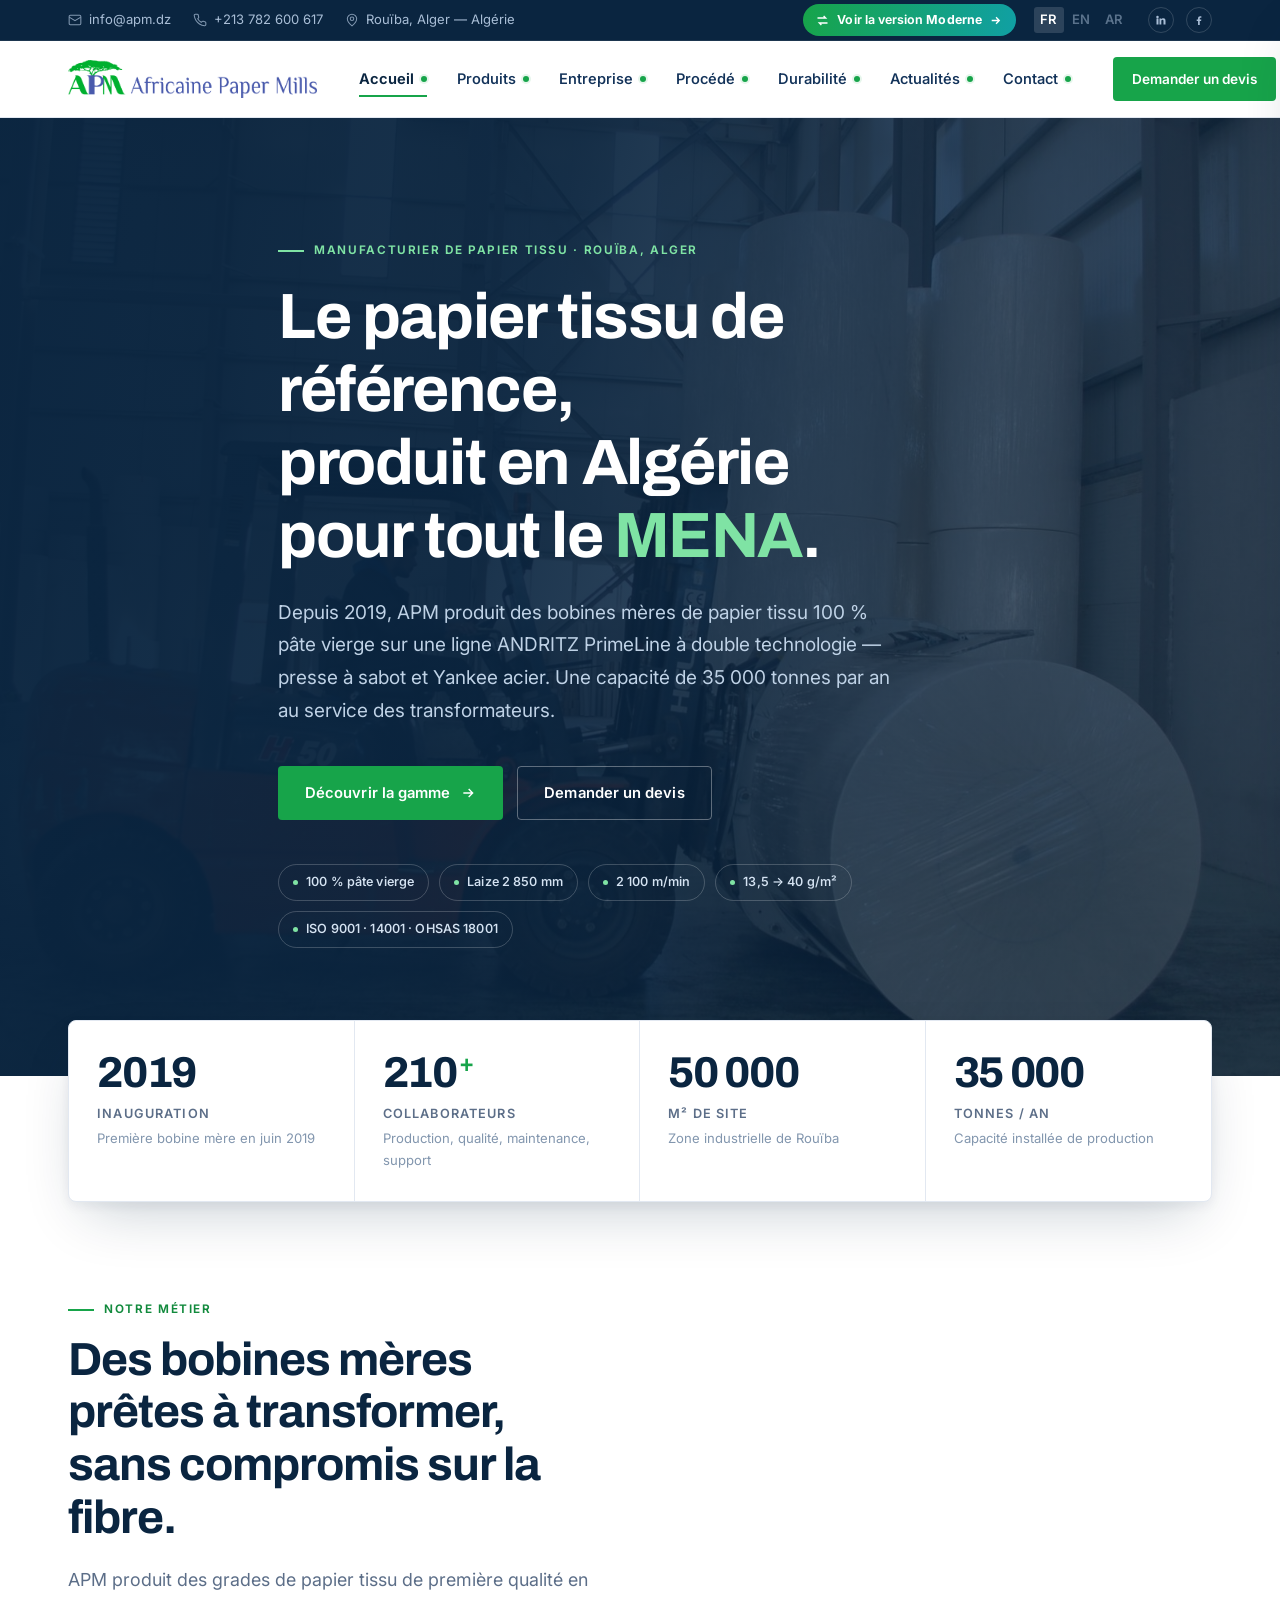
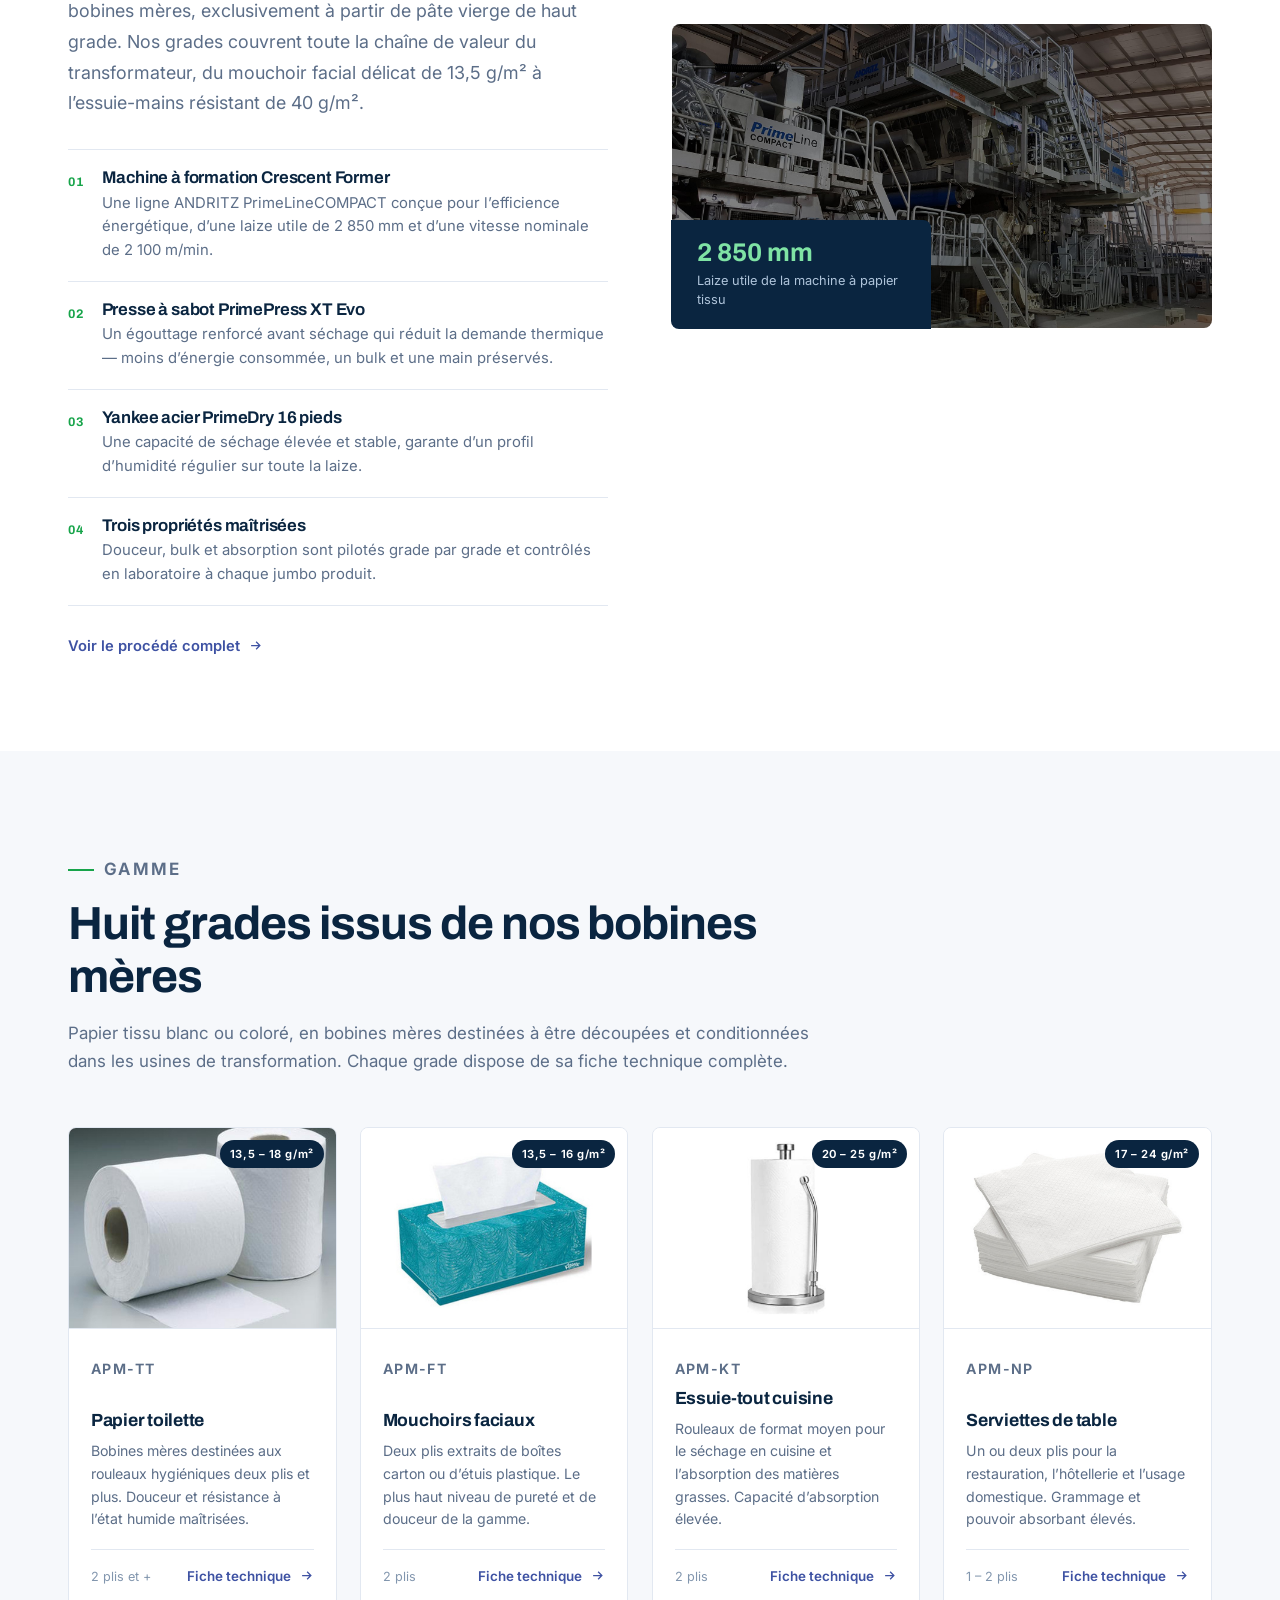
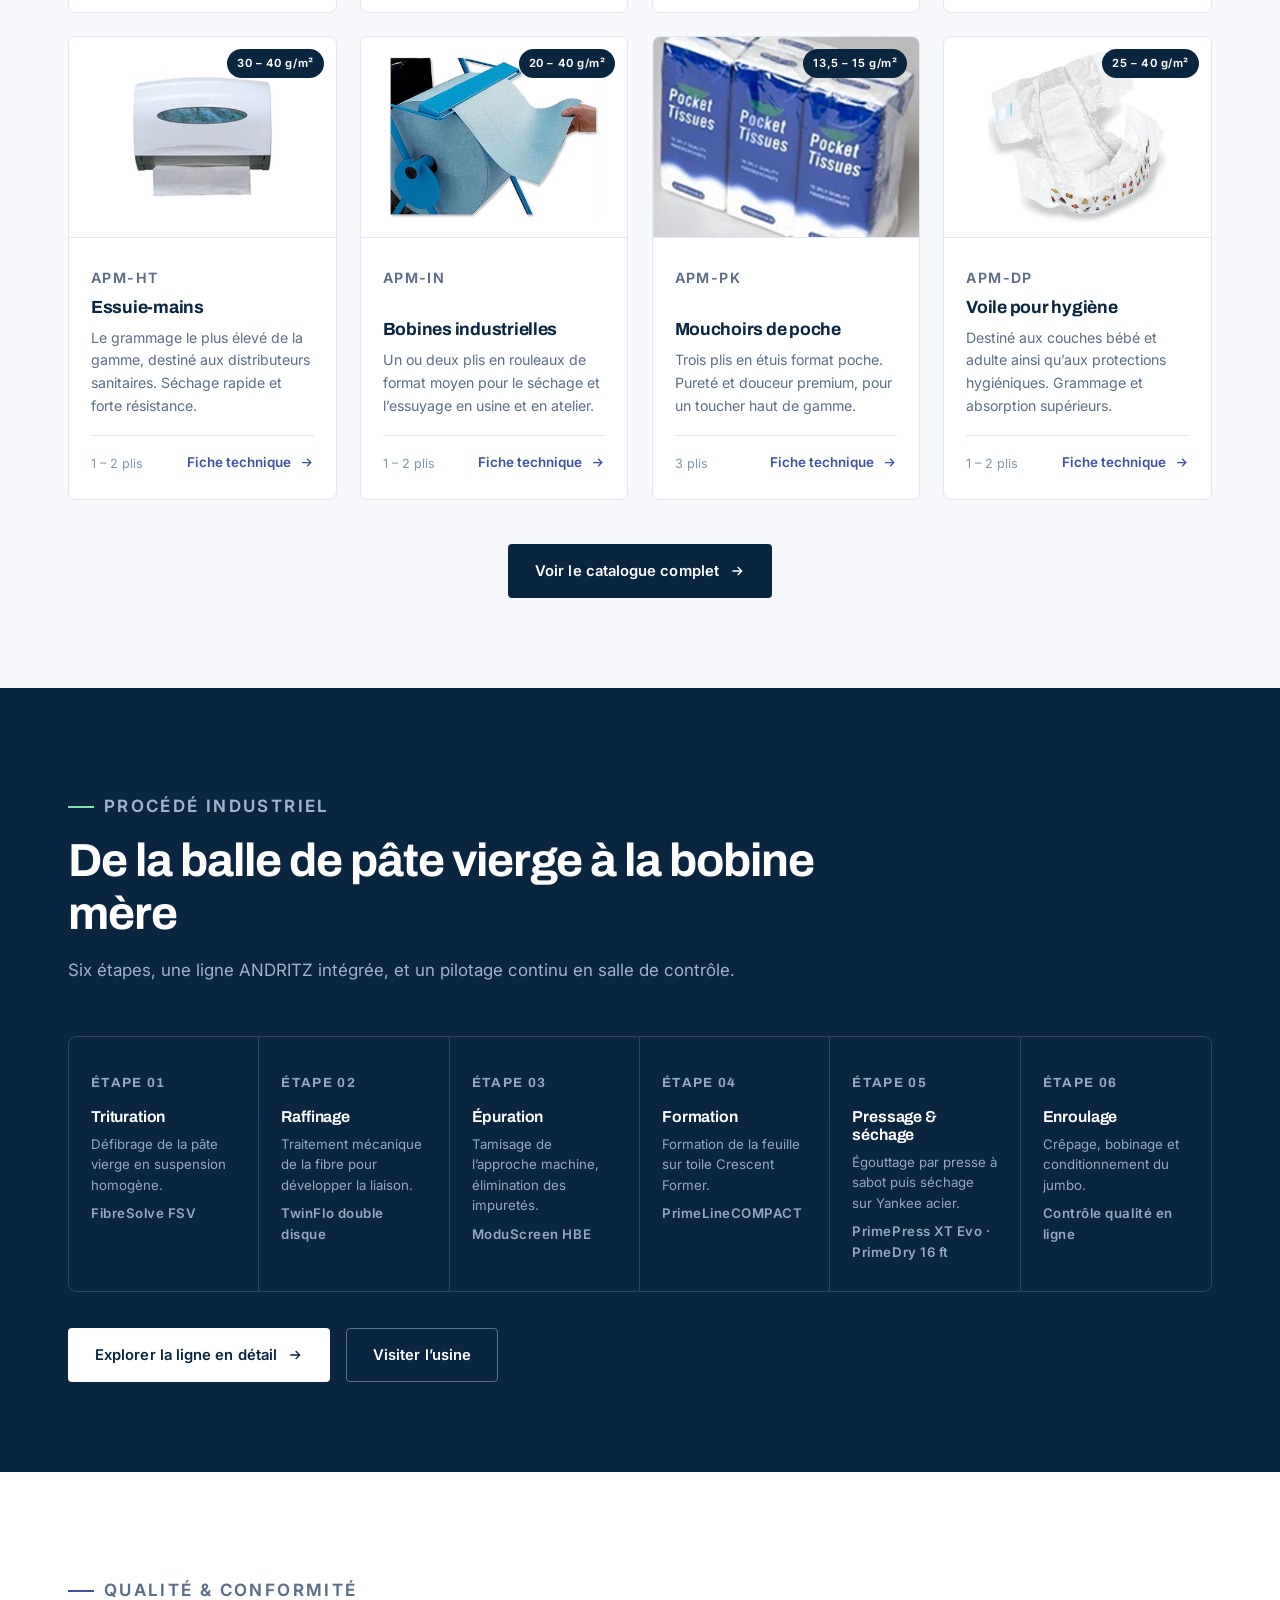
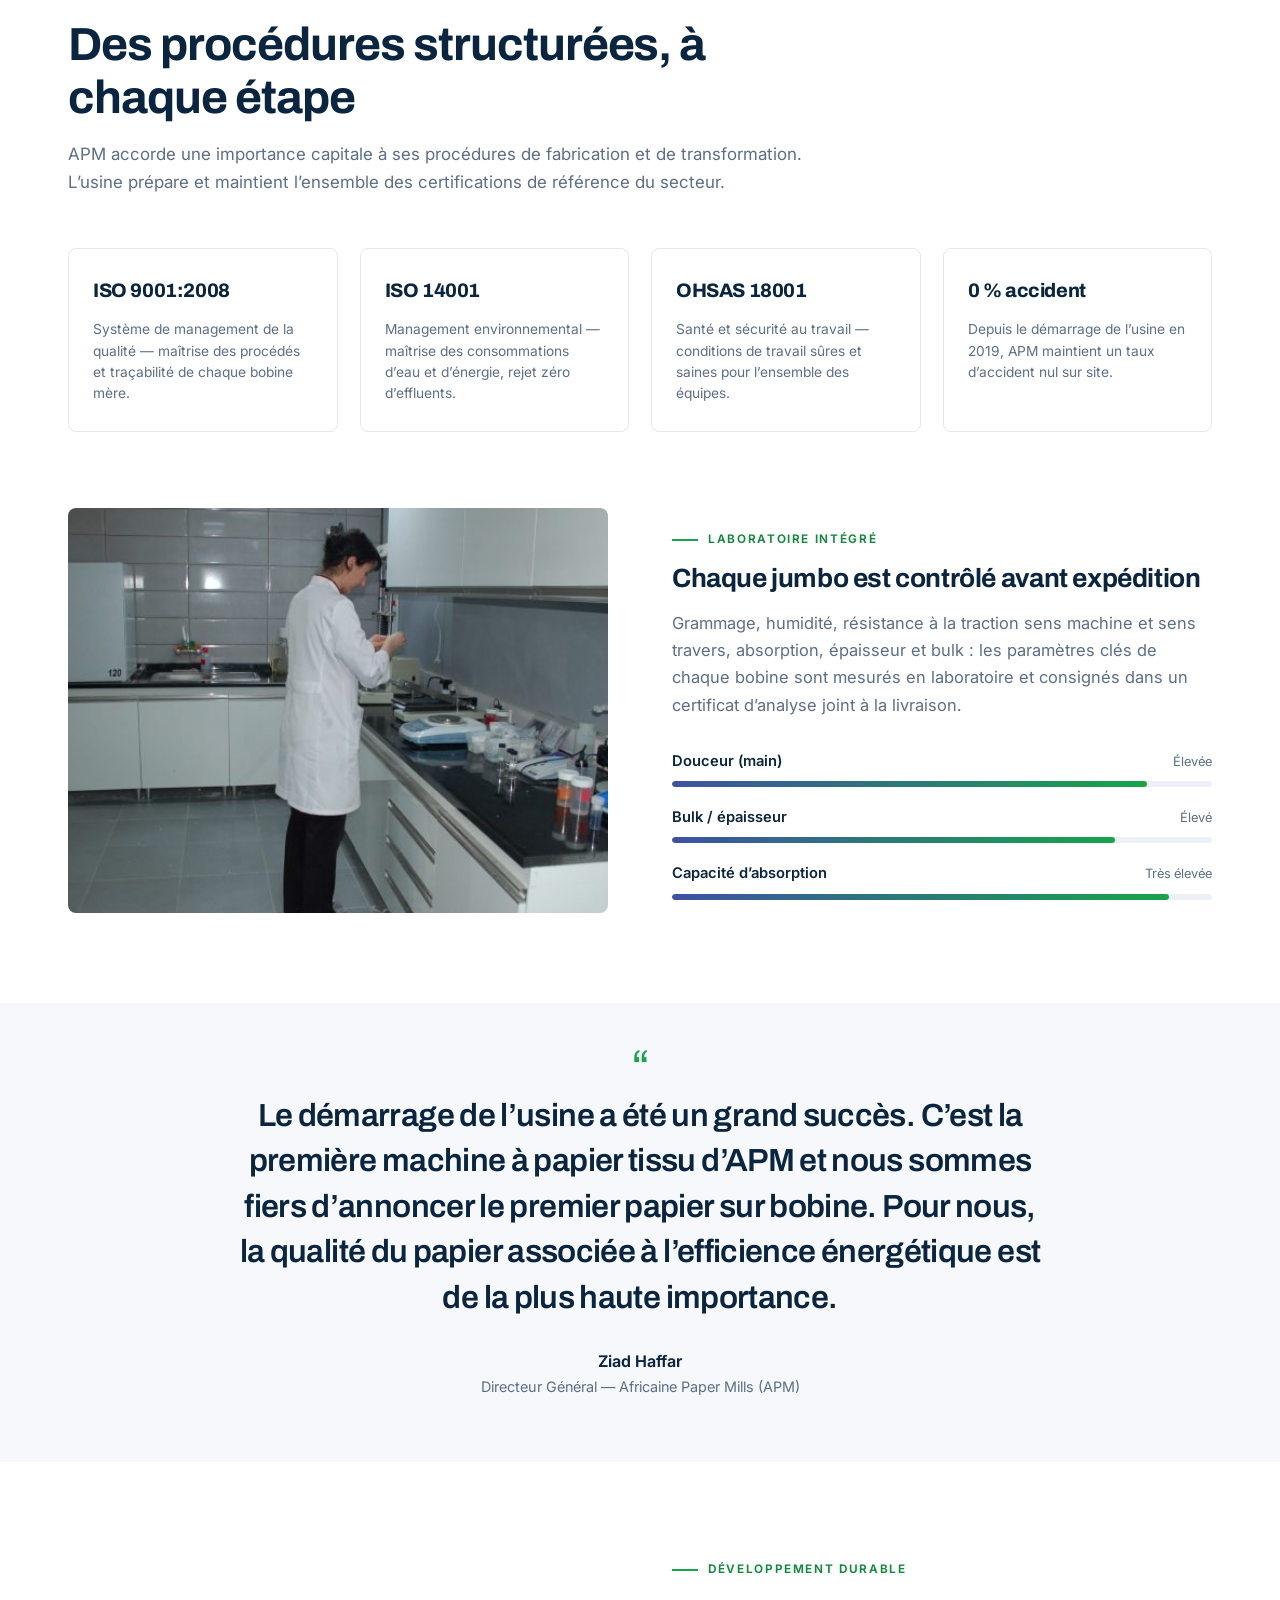
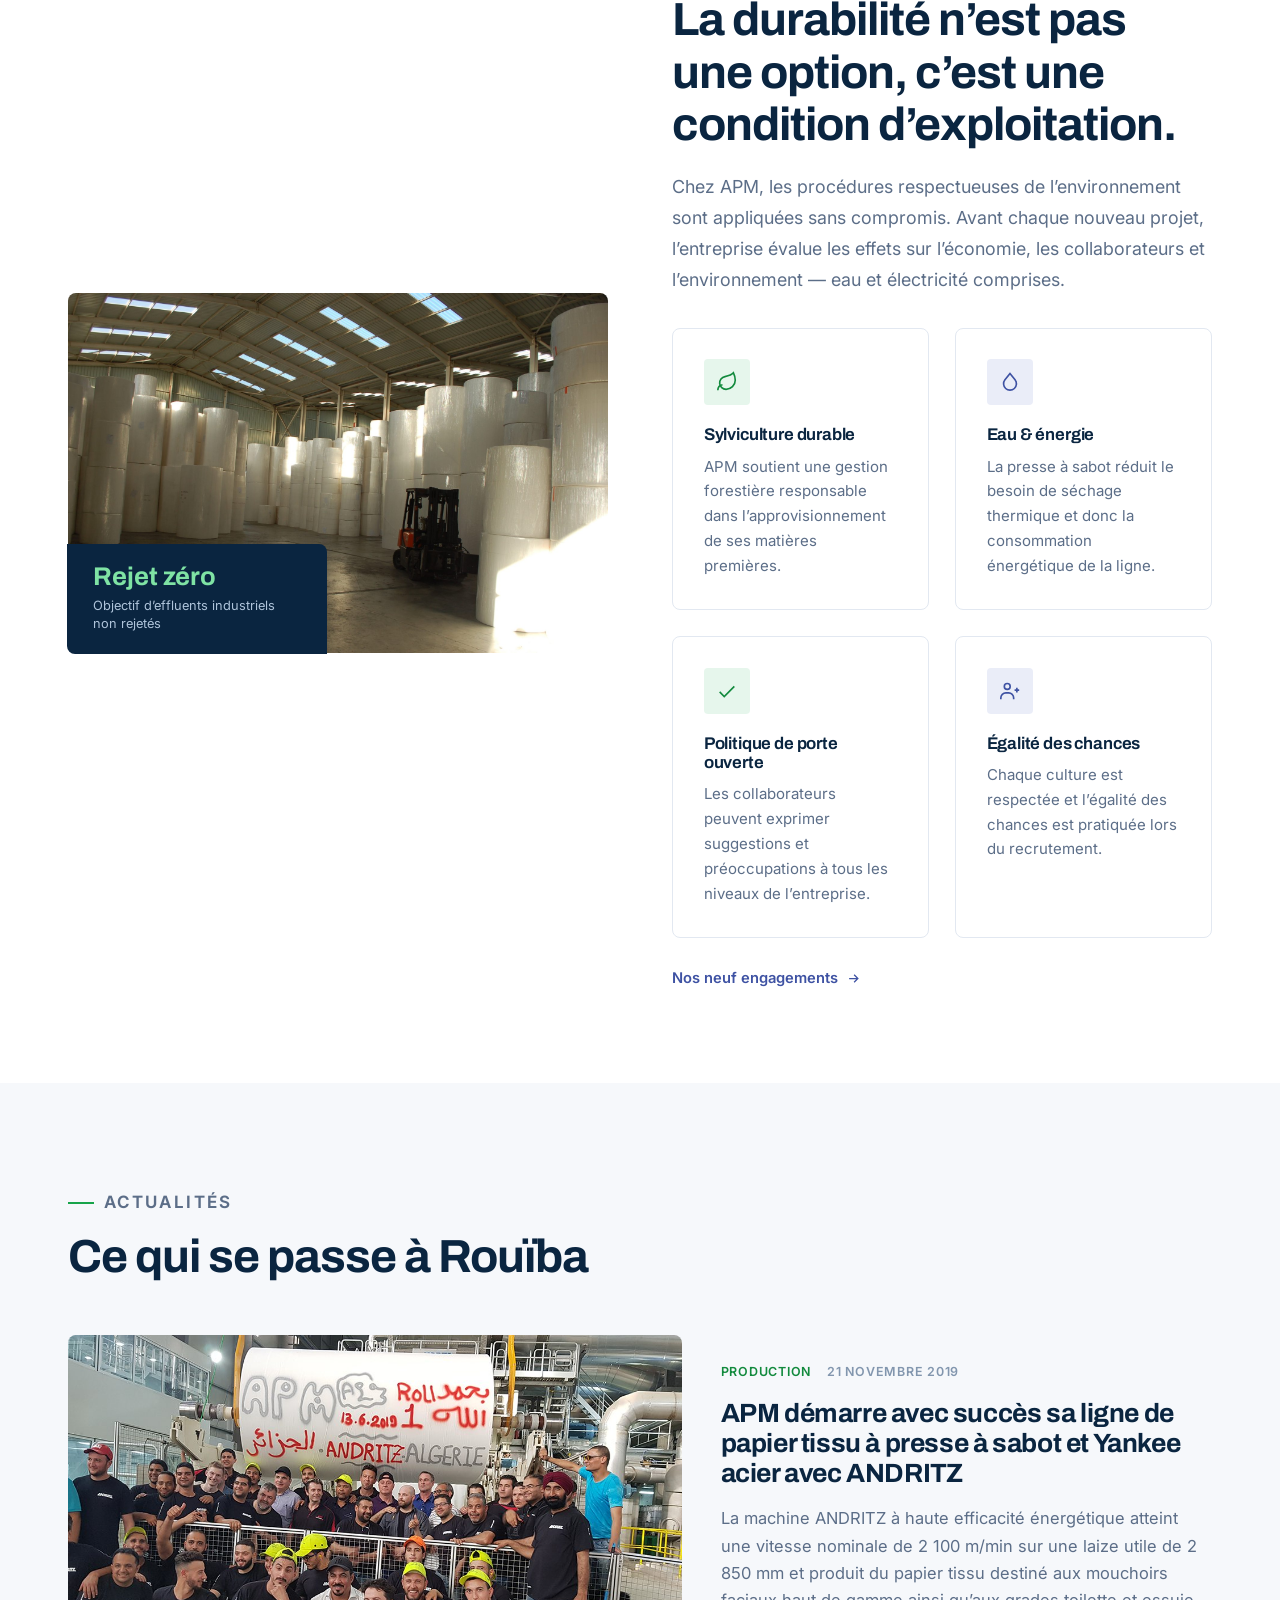
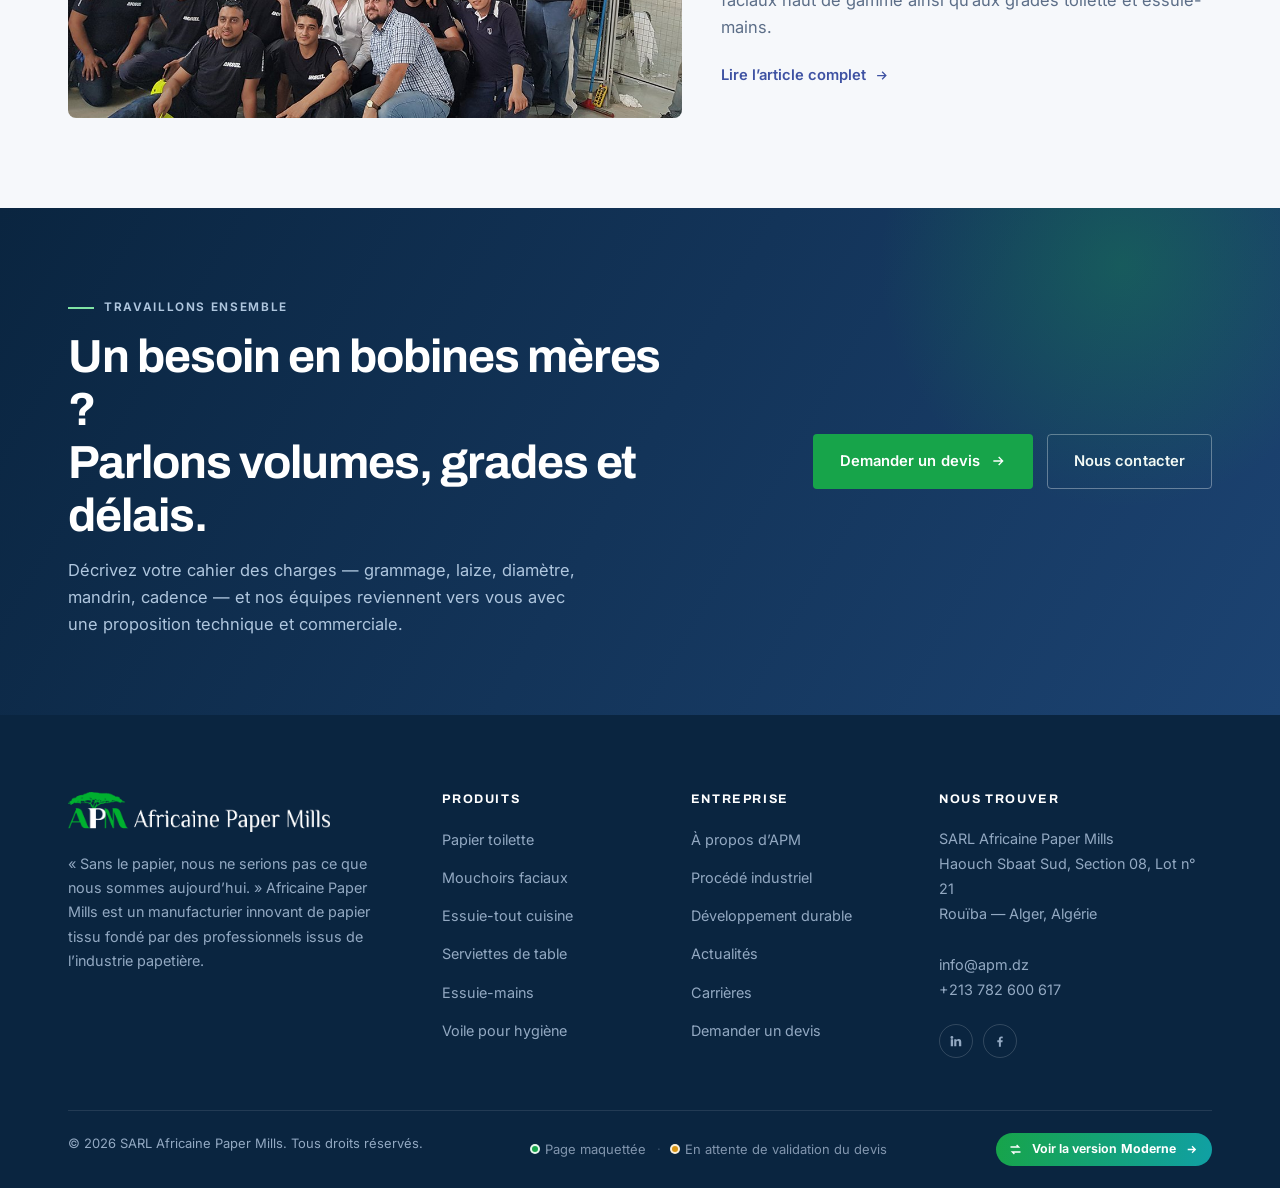
==== index.html @ 080b0c53 "APM — deux maquettes de site web (Corporate + Moderne) Deux propositions de refonte pour SARL Africa" ====
<!DOCTYPE html>
<html lang="fr">
<head>
<meta charset="utf-8">
<meta name="viewport" content="width=device-width,initial-scale=1">
<title>APM — Africaine Paper Mills | Bobines mères de papier tissu · Algérie</title>
<meta name="description" content="Africaine Paper Mills (APM) produit 35 000 tonnes/an de bobines mères de papier tissu 100 % pâte vierge à Rouïba, Alger. Ligne ANDRITZ PrimeLine, laize 2 850 mm, grades de 13,5 à 40 g/m².">
<link rel="icon" href="assets/img/brand/icon.png">
<link rel="preconnect" href="https://fonts.googleapis.com">
<link rel="preconnect" href="https://fonts.gstatic.com" crossorigin>
<link href="https://fonts.googleapis.com/css2?family=Archivo:wght@500;600;700;800&family=Inter:wght@400;500;600;700&display=swap" rel="stylesheet">
<link rel="stylesheet" href="assets/css/corporate.css">
</head>
<body>

<!-- ===== TOP BAR ===== -->
<div class="topbar">
  <div class="container topbar__inner">
    <div class="topbar__meta">
      <a href="mailto:info@apm.dz"><svg viewBox="0 0 24 24" fill="none" stroke="currentColor" stroke-width="1.8"><rect x="2" y="4" width="20" height="16" rx="2"/><path d="m2 7 10 6 10-6"/></svg>info@apm.dz</a>
      <a href="tel:+213782600617"><svg viewBox="0 0 24 24" fill="none" stroke="currentColor" stroke-width="1.8"><path d="M22 16.9v3a2 2 0 0 1-2.2 2 19.8 19.8 0 0 1-8.6-3.1 19.5 19.5 0 0 1-6-6A19.8 19.8 0 0 1 2.1 4.2 2 2 0 0 1 4.1 2h3a2 2 0 0 1 2 1.7c.1 1 .3 1.9.6 2.8a2 2 0 0 1-.5 2.1L8.1 9.9a16 16 0 0 0 6 6l1.3-1.1a2 2 0 0 1 2.1-.5c.9.3 1.8.5 2.8.6a2 2 0 0 1 1.7 2z"/></svg>+213 782 600 617</a>
      <span class="hide-sm" style="display:inline-flex;align-items:center;gap:7px"><svg viewBox="0 0 24 24" fill="none" stroke="currentColor" stroke-width="1.8" style="width:14px;height:14px;opacity:.75"><path d="M20 10c0 6-8 12-8 12s-8-6-8-12a8 8 0 0 1 16 0z"/><circle cx="12" cy="10" r="3"/></svg>Rouïba, Alger — Algérie</span>
    </div>
    <div class="topbar__right">
      <a href="moderne/index.html" class="vswitch" aria-label="Basculer vers la proposition Moderne" title="Basculer vers la proposition Moderne"><svg class="vswitch__ico" viewBox="0 0 24 24" fill="none" stroke="currentColor" stroke-width="2.2"><path d="M4 8h13l-3.2-3.2M20 16H7l3.2 3.2"/></svg><span>Voir la version <strong>Moderne</strong></span><svg class="vswitch__arrow" viewBox="0 0 24 24" fill="none" stroke="currentColor" stroke-width="2.4"><path d="M5 12h14M13 6l6 6-6 6"/></svg></a>
      <div class="lang" title="Versions linguistiques prévues"><span class="is-active">FR</span><span class="is-off">EN</span><span class="is-off">AR</span></div>
      <div class="topbar__social">
        <a href="https://www.linkedin.com/company/africaine-paper-mills" target="_blank" rel="noopener" aria-label="LinkedIn"><svg viewBox="0 0 24 24" fill="currentColor"><path d="M4.98 3.5a2.5 2.5 0 1 1 0 5 2.5 2.5 0 0 1 0-5zM3 9h4v12H3zM9 9h3.8v1.7h.05c.53-1 1.83-2.05 3.76-2.05C20.4 8.65 21 11 21 14.15V21h-4v-6.1c0-1.45-.03-3.32-2.02-3.32-2.02 0-2.33 1.58-2.33 3.21V21H9z"/></svg></a>
        <a href="https://web.facebook.com/APMAlgeria" target="_blank" rel="noopener" aria-label="Facebook"><svg viewBox="0 0 24 24" fill="currentColor"><path d="M13.5 22v-8h2.7l.4-3.1h-3.1V8.9c0-.9.25-1.5 1.55-1.5H16.7V4.6c-.3-.04-1.3-.13-2.47-.13-2.45 0-4.13 1.5-4.13 4.24v2.19H7.4V14h2.7v8z"/></svg></a>
      </div>
    </div>
  </div>
</div>

<!-- ===== HEADER ===== -->
<header class="header">
  <div class="container header__inner">
    <a href="index.html" class="brand" aria-label="APM — Africaine Paper Mills">
      <img src="assets/img/brand/logo-line.png" alt="Africaine Paper Mills">
    </a>
    <nav class="nav">
      <a href="index.html" class="is-active">Accueil<span class="nav-dot" data-tip="Page maquettée"></span></a>
      <a href="produits.html">Produits<span class="nav-dot" data-tip="Page maquettée"></span></a>
      <a href="entreprise.html">Entreprise<span class="nav-dot" data-tip="Page maquettée"></span></a>
      <a href="procede.html">Procédé<span class="nav-dot" data-tip="Page maquettée"></span></a>
      <a href="durabilite.html">Durabilité<span class="nav-dot" data-tip="Page maquettée"></span></a>
      <a href="actualites.html">Actualités<span class="nav-dot" data-tip="Page maquettée"></span></a>
      <a href="contact.html">Contact<span class="nav-dot" data-tip="Page maquettée"></span></a>
    </nav>
    <div class="header__cta">
      <a href="devis.html" class="btn btn--green btn--sm">Demander un devis</a>
      <button class="burger" aria-label="Menu"><span></span><span></span><span></span></button>
    </div>
  </div>
</header>

<div class="scrim"></div>
<nav class="mobile-nav" aria-label="Navigation mobile">
  <div class="mobile-nav__head">
    <img src="assets/img/brand/logo-line.png" alt="APM">
    <button class="burger is-open" aria-label="Fermer"><span></span><span></span><span></span></button>
  </div>
  <a href="index.html">Accueil<span class="nav-dot" data-tip="Page maquettée"></span></a>
  <a href="produits.html">Produits<span class="nav-dot" data-tip="Page maquettée"></span></a>
  <a href="entreprise.html">Entreprise<span class="nav-dot" data-tip="Page maquettée"></span></a>
  <a href="procede.html">Procédé industriel<span class="nav-dot" data-tip="Page maquettée"></span></a>
  <a href="durabilite.html">Durabilité<span class="nav-dot" data-tip="Page maquettée"></span></a>
  <a href="actualites.html">Actualités<span class="nav-dot" data-tip="Page maquettée"></span></a>
  <a href="carrieres.html">Carrières<span class="nav-dot" data-tip="Page maquettée"></span></a>
  <a href="contact.html">Contact<span class="nav-dot" data-tip="Page maquettée"></span></a>
  <a href="moderne/index.html" class="vswitch vswitch--block" aria-label="Basculer vers la proposition Moderne" title="Basculer vers la proposition Moderne"><svg class="vswitch__ico" viewBox="0 0 24 24" fill="none" stroke="currentColor" stroke-width="2.2"><path d="M4 8h13l-3.2-3.2M20 16H7l3.2 3.2"/></svg><span>Voir la version <strong>Moderne</strong></span><svg class="vswitch__arrow" viewBox="0 0 24 24" fill="none" stroke="currentColor" stroke-width="2.4"><path d="M5 12h14M13 6l6 6-6 6"/></svg></a>
  <a href="devis.html" class="btn btn--green btn--block">Demander un devis</a>
</nav>

<main>

<!-- ===== HERO ===== -->
<section class="hero">
  <div class="hero__bg">
    <img src="assets/img/plant/hero-mill.jpg" alt="Manutention d’une bobine mère de papier tissu dans l’usine APM de Rouïba" fetchpriority="high">
  </div>
  <div class="container hero__inner">
    <p class="eyebrow eyebrow--light">Manufacturier de papier tissu · Rouïba, Alger</p>
    <h1>Le papier tissu de référence,<br>produit en Algérie pour&nbsp;tout&nbsp;le&nbsp;<em>MENA</em>.</h1>
    <p class="hero__sub">
      Depuis 2019, APM produit des bobines mères de papier tissu 100&nbsp;% pâte vierge
      sur une ligne ANDRITZ PrimeLine à double technologie — presse à sabot et Yankee acier.
      Une capacité de 35&nbsp;000 tonnes par an au service des transformateurs.
    </p>
    <div class="hero__actions">
      <a href="produits.html" class="btn btn--green">Découvrir la gamme
        <svg viewBox="0 0 24 24" fill="none" stroke="currentColor" stroke-width="2"><path d="M5 12h14M13 6l6 6-6 6"/></svg></a>
      <a href="devis.html" class="btn btn--outline-light">Demander un devis</a>
    </div>
    <div class="hero__tags">
      <span class="tag">100 % pâte vierge</span>
      <span class="tag">Laize 2 850 mm</span>
      <span class="tag">2 100 m/min</span>
      <span class="tag">13,5 → 40 g/m²</span>
      <span class="tag">ISO 9001 · 14001 · OHSAS 18001</span>
    </div>
  </div>
</section>

<!-- ===== STAT BAR ===== -->
<section class="statbar">
  <div class="container">
    <div class="statbar__inner">
      <div class="stat">
        <div class="stat__num"><span data-count="2019">0</span></div>
        <div class="stat__label">Inauguration</div>
        <div class="stat__sub">Première bobine mère en juin 2019</div>
      </div>
      <div class="stat">
        <div class="stat__num"><span data-count="210">0</span><span class="suffix">+</span></div>
        <div class="stat__label">Collaborateurs</div>
        <div class="stat__sub">Production, qualité, maintenance, support</div>
      </div>
      <div class="stat">
        <div class="stat__num"><span data-count="50000" data-sep="true">0</span></div>
        <div class="stat__label">m² de site</div>
        <div class="stat__sub">Zone industrielle de Rouïba</div>
      </div>
      <div class="stat">
        <div class="stat__num"><span data-count="35000" data-sep="true">0</span></div>
        <div class="stat__label">Tonnes / an</div>
        <div class="stat__sub">Capacité installée de production</div>
      </div>
    </div>
  </div>
</section>

<!-- ===== CE QUE NOUS FAISONS ===== -->
<section class="section">
  <div class="container split">
    <div class="reveal">
      <p class="eyebrow">Notre métier</p>
      <h2 style="margin-top:14px">Des bobines mères prêtes à transformer, sans compromis sur la fibre.</h2>
      <p class="lead" style="margin-top:20px">
        APM produit des grades de papier tissu de première qualité en bobines mères, exclusivement
        à partir de pâte vierge de haut grade. Nos grades couvrent toute la chaîne de valeur du
        transformateur, du mouchoir facial délicat de 13,5&nbsp;g/m² à l’essuie-mains résistant de 40&nbsp;g/m².
      </p>
      <ul class="rule-list">
        <li>
          <span class="idx">01</span>
          <div>
            <h4>Machine à formation Crescent Former</h4>
            <p>Une ligne ANDRITZ PrimeLineCOMPACT conçue pour l’efficience énergétique, d’une laize utile de 2 850 mm et d’une vitesse nominale de 2 100 m/min.</p>
          </div>
        </li>
        <li>
          <span class="idx">02</span>
          <div>
            <h4>Presse à sabot PrimePress XT Evo</h4>
            <p>Un égouttage renforcé avant séchage qui réduit la demande thermique — moins d’énergie consommée, un bulk et une main préservés.</p>
          </div>
        </li>
        <li>
          <span class="idx">03</span>
          <div>
            <h4>Yankee acier PrimeDry 16 pieds</h4>
            <p>Une capacité de séchage élevée et stable, garante d’un profil d’humidité régulier sur toute la laize.</p>
          </div>
        </li>
        <li>
          <span class="idx">04</span>
          <div>
            <h4>Trois propriétés maîtrisées</h4>
            <p>Douceur, bulk et absorption sont pilotés grade par grade et contrôlés en laboratoire à chaque jumbo produit.</p>
          </div>
        </li>
      </ul>
      <a href="procede.html" class="link-arrow" style="margin-top:28px">Voir le procédé complet
        <svg viewBox="0 0 24 24" fill="none" stroke="currentColor" stroke-width="2"><path d="M5 12h14M13 6l6 6-6 6"/></svg></a>
    </div>
    <div class="split__media reveal" data-d="1">
      <img src="assets/img/plant/machine-primeline.jpg" alt="Ligne de production ANDRITZ PrimeLine chez APM" loading="lazy">
      <div class="media-badge">
        <strong>2 850 mm</strong>
        <span>Laize utile de la machine à papier tissu</span>
      </div>
    </div>
  </div>
</section>

<!-- ===== PRODUITS ===== -->
<section class="section section--sand">
  <div class="container">
    <div class="sec-head reveal">
      <p class="eyebrow">Gamme</p>
      <h2>Huit grades issus de nos bobines mères</h2>
      <p>Papier tissu blanc ou coloré, en bobines mères destinées à être découpées et conditionnées
        dans les usines de transformation. Chaque grade dispose de sa fiche technique complète.</p>
    </div>

    <div class="prod-grid">
      <a href="produit-papier-toilette.html" class="prod reveal">
        <div class="prod__img"><span class="prod__gsm">13,5 – 18 g/m²</span><img src="assets/img/products/toilet.jpg" alt="Papier toilette" loading="lazy"></div>
        <div class="prod__body">
          <p class="prod__ref">APM-TT</p><h3>Papier toilette</h3>
          <p>Bobines mères destinées aux rouleaux hygiéniques deux plis et plus. Douceur et résistance à l’état humide maîtrisées.</p>
          <div class="prod__foot"><span class="prod__plies">2 plis et +</span>
            <span class="link-arrow">Fiche technique <svg viewBox="0 0 24 24" fill="none" stroke="currentColor" stroke-width="2"><path d="M5 12h14M13 6l6 6-6 6"/></svg></span></div>
        </div>
      </a>

      <a href="produit-papier-toilette.html" class="prod reveal" data-d="1">
        <div class="prod__img"><span class="prod__gsm">13,5 – 16 g/m²</span><img src="assets/img/products/facial.jpg" alt="Mouchoirs faciaux" loading="lazy"></div>
        <div class="prod__body">
          <p class="prod__ref">APM-FT</p><h3>Mouchoirs faciaux</h3>
          <p>Deux plis extraits de boîtes carton ou d’étuis plastique. Le plus haut niveau de pureté et de douceur de la gamme.</p>
          <div class="prod__foot"><span class="prod__plies">2 plis</span>
            <span class="link-arrow">Fiche technique <svg viewBox="0 0 24 24" fill="none" stroke="currentColor" stroke-width="2"><path d="M5 12h14M13 6l6 6-6 6"/></svg></span></div>
        </div>
      </a>

      <a href="produit-papier-toilette.html" class="prod reveal" data-d="2">
        <div class="prod__img"><span class="prod__gsm">20 – 25 g/m²</span><img src="assets/img/products/kitchen.jpg" alt="Essuie-tout cuisine" loading="lazy"></div>
        <div class="prod__body">
          <p class="prod__ref">APM-KT</p><h3>Essuie-tout cuisine</h3>
          <p>Rouleaux de format moyen pour le séchage en cuisine et l’absorption des matières grasses. Capacité d’absorption élevée.</p>
          <div class="prod__foot"><span class="prod__plies">2 plis</span>
            <span class="link-arrow">Fiche technique <svg viewBox="0 0 24 24" fill="none" stroke="currentColor" stroke-width="2"><path d="M5 12h14M13 6l6 6-6 6"/></svg></span></div>
        </div>
      </a>

      <a href="produit-papier-toilette.html" class="prod reveal" data-d="3">
        <div class="prod__img"><span class="prod__gsm">17 – 24 g/m²</span><img src="assets/img/products/napkin.jpg" alt="Serviettes de table" loading="lazy"></div>
        <div class="prod__body">
          <p class="prod__ref">APM-NP</p><h3>Serviettes de table</h3>
          <p>Un ou deux plis pour la restauration, l’hôtellerie et l’usage domestique. Grammage et pouvoir absorbant élevés.</p>
          <div class="prod__foot"><span class="prod__plies">1 – 2 plis</span>
            <span class="link-arrow">Fiche technique <svg viewBox="0 0 24 24" fill="none" stroke="currentColor" stroke-width="2"><path d="M5 12h14M13 6l6 6-6 6"/></svg></span></div>
        </div>
      </a>

      <a href="produit-papier-toilette.html" class="prod reveal">
        <div class="prod__img"><span class="prod__gsm">30 – 40 g/m²</span><img src="assets/img/products/towel.jpg" alt="Essuie-mains" loading="lazy"></div>
        <div class="prod__body">
          <p class="prod__ref">APM-HT</p><h3>Essuie-mains</h3>
          <p>Le grammage le plus élevé de la gamme, destiné aux distributeurs sanitaires. Séchage rapide et forte résistance.</p>
          <div class="prod__foot"><span class="prod__plies">1 – 2 plis</span>
            <span class="link-arrow">Fiche technique <svg viewBox="0 0 24 24" fill="none" stroke="currentColor" stroke-width="2"><path d="M5 12h14M13 6l6 6-6 6"/></svg></span></div>
        </div>
      </a>

      <a href="produit-papier-toilette.html" class="prod reveal" data-d="1">
        <div class="prod__img"><span class="prod__gsm">20 – 40 g/m²</span><img src="assets/img/products/industrial.jpg" alt="Bobines industrielles" loading="lazy"></div>
        <div class="prod__body">
          <p class="prod__ref">APM-IN</p><h3>Bobines industrielles</h3>
          <p>Un ou deux plis en rouleaux de format moyen pour le séchage et l’essuyage en usine et en atelier.</p>
          <div class="prod__foot"><span class="prod__plies">1 – 2 plis</span>
            <span class="link-arrow">Fiche technique <svg viewBox="0 0 24 24" fill="none" stroke="currentColor" stroke-width="2"><path d="M5 12h14M13 6l6 6-6 6"/></svg></span></div>
        </div>
      </a>

      <a href="produit-papier-toilette.html" class="prod reveal" data-d="2">
        <div class="prod__img"><span class="prod__gsm">13,5 – 15 g/m²</span><img src="assets/img/products/pocket.jpg" alt="Mouchoirs de poche" loading="lazy"></div>
        <div class="prod__body">
          <p class="prod__ref">APM-PK</p><h3>Mouchoirs de poche</h3>
          <p>Trois plis en étuis format poche. Pureté et douceur premium, pour un toucher haut de gamme.</p>
          <div class="prod__foot"><span class="prod__plies">3 plis</span>
            <span class="link-arrow">Fiche technique <svg viewBox="0 0 24 24" fill="none" stroke="currentColor" stroke-width="2"><path d="M5 12h14M13 6l6 6-6 6"/></svg></span></div>
        </div>
      </a>

      <a href="produit-papier-toilette.html" class="prod reveal" data-d="3">
        <div class="prod__img"><span class="prod__gsm">25 – 40 g/m²</span><img src="assets/img/products/diaper.jpg" alt="Voile pour produits d’hygiène" loading="lazy"></div>
        <div class="prod__body">
          <p class="prod__ref">APM-DP</p><h3>Voile pour hygiène</h3>
          <p>Destiné aux couches bébé et adulte ainsi qu’aux protections hygiéniques. Grammage et absorption supérieurs.</p>
          <div class="prod__foot"><span class="prod__plies">1 – 2 plis</span>
            <span class="link-arrow">Fiche technique <svg viewBox="0 0 24 24" fill="none" stroke="currentColor" stroke-width="2"><path d="M5 12h14M13 6l6 6-6 6"/></svg></span></div>
        </div>
      </a>
    </div>

    <div class="center" style="margin-top:44px">
      <a href="produits.html" class="btn btn--primary">Voir le catalogue complet
        <svg viewBox="0 0 24 24" fill="none" stroke="currentColor" stroke-width="2"><path d="M5 12h14M13 6l6 6-6 6"/></svg></a>
    </div>
  </div>
</section>

<!-- ===== PROCÉDÉ ===== -->
<section class="section section--ink">
  <div class="container">
    <div class="sec-head reveal">
      <p class="eyebrow eyebrow--light">Procédé industriel</p>
      <h2>De la balle de pâte vierge à la bobine mère</h2>
      <p>Six étapes, une ligne ANDRITZ intégrée, et un pilotage continu en salle de contrôle.</p>
    </div>
    <div class="process reveal">
      <div class="pstep"><p class="pstep__n">ÉTAPE 01</p><h4>Trituration</h4><p>Défibrage de la pâte vierge en suspension homogène.</p><p class="pstep__tech">FibreSolve FSV</p></div>
      <div class="pstep"><p class="pstep__n">ÉTAPE 02</p><h4>Raffinage</h4><p>Traitement mécanique de la fibre pour développer la liaison.</p><p class="pstep__tech">TwinFlo double disque</p></div>
      <div class="pstep"><p class="pstep__n">ÉTAPE 03</p><h4>Épuration</h4><p>Tamisage de l’approche machine, élimination des impuretés.</p><p class="pstep__tech">ModuScreen HBE</p></div>
      <div class="pstep"><p class="pstep__n">ÉTAPE 04</p><h4>Formation</h4><p>Formation de la feuille sur toile Crescent Former.</p><p class="pstep__tech">PrimeLineCOMPACT</p></div>
      <div class="pstep"><p class="pstep__n">ÉTAPE 05</p><h4>Pressage & séchage</h4><p>Égouttage par presse à sabot puis séchage sur Yankee acier.</p><p class="pstep__tech">PrimePress XT Evo · PrimeDry 16 ft</p></div>
      <div class="pstep"><p class="pstep__n">ÉTAPE 06</p><h4>Enroulage</h4><p>Crêpage, bobinage et conditionnement du jumbo.</p><p class="pstep__tech">Contrôle qualité en ligne</p></div>
    </div>
    <div style="margin-top:36px;display:flex;gap:16px;flex-wrap:wrap">
      <a href="procede.html" class="btn btn--light">Explorer la ligne en détail
        <svg viewBox="0 0 24 24" fill="none" stroke="currentColor" stroke-width="2"><path d="M5 12h14M13 6l6 6-6 6"/></svg></a>
      <a href="entreprise.html" class="btn btn--outline-light">Visiter l’usine</a>
    </div>
  </div>
</section>

<!-- ===== QUALITÉ / CERTIFICATIONS ===== -->
<section class="section">
  <div class="container">
    <div class="sec-head reveal">
      <p class="eyebrow eyebrow--blue">Qualité & conformité</p>
      <h2>Des procédures structurées, à chaque étape</h2>
      <p>APM accorde une importance capitale à ses procédures de fabrication et de transformation.
        L’usine prépare et maintient l’ensemble des certifications de référence du secteur.</p>
    </div>
    <div class="certs">
      <div class="cert reveal">
        <span class="cert__mark">ISO 9001:2008</span>
        <p>Système de management de la qualité — maîtrise des procédés et traçabilité de chaque bobine mère.</p>
      </div>
      <div class="cert reveal" data-d="1">
        <span class="cert__mark">ISO 14001</span>
        <p>Management environnemental — maîtrise des consommations d’eau et d’énergie, rejet zéro d’effluents.</p>
      </div>
      <div class="cert reveal" data-d="2">
        <span class="cert__mark">OHSAS 18001</span>
        <p>Santé et sécurité au travail — conditions de travail sûres et saines pour l’ensemble des équipes.</p>
      </div>
      <div class="cert reveal" data-d="3">
        <span class="cert__mark">0 % accident</span>
        <p>Depuis le démarrage de l’usine en 2019, APM maintient un taux d’accident nul sur site.</p>
      </div>
    </div>

    <div class="split" style="margin-top:clamp(52px,6vw,86px)">
      <div class="split__media reveal">
        <img src="assets/img/plant/laboratory.jpg" alt="Laboratoire de contrôle qualité APM" loading="lazy" style="aspect-ratio:4/3">
      </div>
      <div class="reveal" data-d="1">
        <p class="eyebrow">Laboratoire intégré</p>
        <h3 style="margin-top:14px">Chaque jumbo est contrôlé avant expédition</h3>
        <p style="margin-top:16px;color:var(--muted)">
          Grammage, humidité, résistance à la traction sens machine et sens travers, absorption,
          épaisseur et bulk : les paramètres clés de chaque bobine sont mesurés en laboratoire
          et consignés dans un certificat d’analyse joint à la livraison.
        </p>
        <div class="meters" style="margin-top:30px">
          <div class="meter">
            <div class="meter__top"><span>Douceur (main)</span><span>Élevée</span></div>
            <div class="meter__track"><div class="meter__fill" data-v="88"></div></div>
          </div>
          <div class="meter">
            <div class="meter__top"><span>Bulk / épaisseur</span><span>Élevé</span></div>
            <div class="meter__track"><div class="meter__fill" data-v="82"></div></div>
          </div>
          <div class="meter">
            <div class="meter__top"><span>Capacité d’absorption</span><span>Très élevée</span></div>
            <div class="meter__track"><div class="meter__fill" data-v="92"></div></div>
          </div>
        </div>
      </div>
    </div>
  </div>
</section>

<!-- ===== CITATION ===== -->
<section class="section section--sand section--tight">
  <div class="container pullquote reveal">
    <span class="mark">“</span>
    <blockquote>
      Le démarrage de l’usine a été un grand succès. C’est la première machine à papier tissu d’APM
      et nous sommes fiers d’annoncer le premier papier sur bobine. Pour nous, la qualité du papier
      associée à l’efficience énergétique est de la plus haute importance.
    </blockquote>
    <footer>
      <strong>Ziad Haffar</strong>
      Directeur Général — Africaine Paper Mills (APM)
    </footer>
  </div>
</section>

<!-- ===== DURABILITÉ ===== -->
<section class="section">
  <div class="container split split--media-first">
    <div class="split__media reveal">
      <img src="assets/img/plant/warehouse.jpg" alt="Entrepôt de bobines mères APM" loading="lazy" style="aspect-ratio:3/2">
      <div class="media-badge"><strong>Rejet zéro</strong><span>Objectif d’effluents industriels non rejetés</span></div>
    </div>
    <div class="reveal" data-d="1">
      <p class="eyebrow">Développement durable</p>
      <h2 style="margin-top:14px">La durabilité n’est pas une option, c’est une condition d’exploitation.</h2>
      <p class="lead" style="margin-top:20px">
        Chez APM, les procédures respectueuses de l’environnement sont appliquées sans compromis.
        Avant chaque nouveau projet, l’entreprise évalue les effets sur l’économie, les collaborateurs
        et l’environnement — eau et électricité comprises.
      </p>
      <div class="cards cards--2" style="margin-top:32px">
        <div class="card">
          <div class="card__icon"><svg viewBox="0 0 24 24" fill="none" stroke="currentColor" stroke-width="1.8"><path d="M11 20A7 7 0 0 1 9.8 6.1C15.5 5 17 4.48 19 2c1 2 2 4.18 2 8 0 5.5-4.78 10-10 10z"/><path d="M2 21c0-3 1.85-5.36 5.08-6"/></svg></div>
          <h4>Sylviculture durable</h4>
          <p>APM soutient une gestion forestière responsable dans l’approvisionnement de ses matières premières.</p>
        </div>
        <div class="card">
          <div class="card__icon card__icon--blue"><svg viewBox="0 0 24 24" fill="none" stroke="currentColor" stroke-width="1.8"><path d="M12 2.7 6.5 9.6a7 7 0 1 0 11 0z"/></svg></div>
          <h4>Eau & énergie</h4>
          <p>La presse à sabot réduit le besoin de séchage thermique et donc la consommation énergétique de la ligne.</p>
        </div>
        <div class="card">
          <div class="card__icon"><svg viewBox="0 0 24 24" fill="none" stroke="currentColor" stroke-width="1.8"><path d="M20 7 9 18l-5-5"/></svg></div>
          <h4>Politique de porte ouverte</h4>
          <p>Les collaborateurs peuvent exprimer suggestions et préoccupations à tous les niveaux de l’entreprise.</p>
        </div>
        <div class="card">
          <div class="card__icon card__icon--blue"><svg viewBox="0 0 24 24" fill="none" stroke="currentColor" stroke-width="1.8"><circle cx="9" cy="7" r="3.2"/><path d="M2 21v-1.5A5.5 5.5 0 0 1 7.5 14h3A5.5 5.5 0 0 1 16 19.5V21M17 11h5M19.5 8.5v5"/></svg></div>
          <h4>Égalité des chances</h4>
          <p>Chaque culture est respectée et l’égalité des chances est pratiquée lors du recrutement.</p>
        </div>
      </div>
      <a href="durabilite.html" class="link-arrow" style="margin-top:28px">Nos neuf engagements
        <svg viewBox="0 0 24 24" fill="none" stroke="currentColor" stroke-width="2"><path d="M5 12h14M13 6l6 6-6 6"/></svg></a>
    </div>
  </div>
</section>

<!-- ===== ACTUALITÉS ===== -->
<section class="section section--sand">
  <div class="container">
    <div class="sec-head reveal">
      <p class="eyebrow">Actualités</p>
      <h2>Ce qui se passe à Rouïba</h2>
    </div>
    <div class="news reveal">
      <div class="news__media">
        <img src="assets/img/plant/team-first-roll.jpg" alt="Les équipes APM et ANDRITZ célèbrent la première bobine" loading="lazy">
      </div>
      <div>
        <div class="news__meta">
          <span class="pill">Production</span>
          <span>21 novembre 2019</span>
        </div>
        <h3>APM démarre avec succès sa ligne de papier tissu à presse à sabot et Yankee acier avec ANDRITZ</h3>
        <p style="margin-top:16px;color:var(--muted)">
          La machine ANDRITZ à haute efficacité énergétique atteint une vitesse nominale de
          2 100 m/min sur une laize utile de 2 850 mm et produit du papier tissu destiné aux
          mouchoirs faciaux haut de gamme ainsi qu’aux grades toilette et essuie-mains.
        </p>
        <a href="actualites.html" class="link-arrow" style="margin-top:22px">Lire l’article complet
          <svg viewBox="0 0 24 24" fill="none" stroke="currentColor" stroke-width="2"><path d="M5 12h14M13 6l6 6-6 6"/></svg></a>
      </div>
    </div>
  </div>
</section>

<!-- ===== CTA BAND ===== -->
<section class="ctaband">
  <div class="container ctaband__inner">
    <div>
      <p class="eyebrow eyebrow--light">Travaillons ensemble</p>
      <h2 style="margin-top:14px">Un besoin en bobines mères ?<br>Parlons volumes, grades et délais.</h2>
      <p>Décrivez votre cahier des charges — grammage, laize, diamètre, mandrin, cadence — et nos
        équipes reviennent vers vous avec une proposition technique et commerciale.</p>
    </div>
    <div style="display:flex;gap:14px;flex-wrap:wrap">
      <a href="devis.html" class="btn btn--green">Demander un devis
        <svg viewBox="0 0 24 24" fill="none" stroke="currentColor" stroke-width="2"><path d="M5 12h14M13 6l6 6-6 6"/></svg></a>
      <a href="contact.html" class="btn btn--outline-light">Nous contacter</a>
    </div>
  </div>
</section>

</main>

<!-- ===== FOOTER ===== -->
<footer class="footer">
  <div class="container">
    <div class="footer__grid">
      <div class="footer__brand">
        <img src="assets/img/brand/logo-dark.png" alt="Africaine Paper Mills">
        <p>« Sans le papier, nous ne serions pas ce que nous sommes aujourd’hui. » Africaine Paper Mills
          est un manufacturier innovant de papier tissu fondé par des professionnels issus de l’industrie papetière.</p>
      </div>
      <div>
        <h5>Produits</h5>
        <ul>
          <li><a href="produit-papier-toilette.html">Papier toilette</a></li>
          <li><a href="produits.html">Mouchoirs faciaux</a></li>
          <li><a href="produits.html">Essuie-tout cuisine</a></li>
          <li><a href="produits.html">Serviettes de table</a></li>
          <li><a href="produits.html">Essuie-mains</a></li>
          <li><a href="produits.html">Voile pour hygiène</a></li>
        </ul>
      </div>
      <div>
        <h5>Entreprise</h5>
        <ul>
          <li><a href="entreprise.html">À propos d’APM</a></li>
          <li><a href="procede.html">Procédé industriel</a></li>
          <li><a href="durabilite.html">Développement durable</a></li>
          <li><a href="actualites.html">Actualités</a></li>
          <li><a href="carrieres.html">Carrières</a></li>
          <li><a href="devis.html">Demander un devis</a></li>
        </ul>
      </div>
      <div>
        <h5>Nous trouver</h5>
        <address>
          SARL Africaine Paper Mills<br>
          Haouch Sbaat Sud, Section 08, Lot n° 21<br>
          Rouïba — Alger, Algérie<br><br>
          <a href="mailto:info@apm.dz">info@apm.dz</a><br>
          <a href="tel:+213782600617">+213 782 600 617</a>
        </address>
        <div class="footer__social" style="margin-top:22px">
          <a href="https://www.linkedin.com/company/africaine-paper-mills" target="_blank" rel="noopener" aria-label="LinkedIn"><svg viewBox="0 0 24 24" fill="currentColor"><path d="M4.98 3.5a2.5 2.5 0 1 1 0 5 2.5 2.5 0 0 1 0-5zM3 9h4v12H3zM9 9h3.8v1.7h.05c.53-1 1.83-2.05 3.76-2.05C20.4 8.65 21 11 21 14.15V21h-4v-6.1c0-1.45-.03-3.32-2.02-3.32-2.02 0-2.33 1.58-2.33 3.21V21H9z"/></svg></a>
          <a href="https://web.facebook.com/APMAlgeria" target="_blank" rel="noopener" aria-label="Facebook"><svg viewBox="0 0 24 24" fill="currentColor"><path d="M13.5 22v-8h2.7l.4-3.1h-3.1V8.9c0-.9.25-1.5 1.55-1.5H16.7V4.6c-.3-.04-1.3-.13-2.47-.13-2.45 0-4.13 1.5-4.13 4.24v2.19H7.4V14h2.7v8z"/></svg></a>
        </div>
      </div>
    </div>
    <div class="footer__bar">
      <span>© <span data-year>2026</span> SARL Africaine Paper Mills. Tous droits réservés.</span>
      <span class="legend"><span class="nav-dot" data-tip="Page maquettée"></span> Page maquettée<span class="sep">·</span><span class="nav-dot nav-dot--wait" data-tip="En attente de validation du devis"></span> En attente de validation du devis</span>
      <a href="moderne/index.html" class="vswitch" aria-label="Basculer vers la proposition Moderne" title="Basculer vers la proposition Moderne"><svg class="vswitch__ico" viewBox="0 0 24 24" fill="none" stroke="currentColor" stroke-width="2.2"><path d="M4 8h13l-3.2-3.2M20 16H7l3.2 3.2"/></svg><span>Voir la version <strong>Moderne</strong></span><svg class="vswitch__arrow" viewBox="0 0 24 24" fill="none" stroke="currentColor" stroke-width="2.4"><path d="M5 12h14M13 6l6 6-6 6"/></svg></a>
    </div>
  </div>
</footer>

<script src="assets/js/corporate.js"></script>
</body>
</html>
---- assets/css/corporate.css ----
/* ==========================================================================
   APM — Africaine Paper Mills · Proposition 1 "Corporate Pro"
   Design system — WebMinds
   ========================================================================== */

/* ---------- Tokens ---------- */
:root{
  --ink:#0A2540;
  --ink-2:#123259;
  --ink-3:#1C4372;
  --blue:#3E52A3;
  --blue-700:#31418A;
  --blue-100:#EAEDF8;
  --green:#17A44A;
  --green-700:#128A3D;
  --green-100:#E6F6EC;
  --paper:#FFFFFF;
  --sand:#F6F8FB;
  --sand-2:#EDF1F7;
  --line:#E2E8F1;
  --line-2:#CFD8E6;
  --muted:#5C6E88;
  --muted-2:#8296AE;

  --radius:4px;
  --radius-lg:8px;
  --shadow-sm:0 1px 2px rgba(10,37,64,.06),0 1px 3px rgba(10,37,64,.05);
  --shadow:0 4px 16px rgba(10,37,64,.07),0 1px 3px rgba(10,37,64,.05);
  --shadow-lg:0 24px 60px -18px rgba(10,37,64,.24),0 4px 12px rgba(10,37,64,.06);

  --container:1240px;
  --gutter:clamp(20px,4vw,48px);
  --sans:"Inter",system-ui,-apple-system,"Segoe UI",sans-serif;
  --display:"Archivo","Inter",system-ui,sans-serif;

  --header-h:76px;
}

/* ---------- Reset ---------- */
*,*::before,*::after{box-sizing:border-box}
*{margin:0;padding:0}
html{-webkit-text-size-adjust:100%;scroll-behavior:smooth;scroll-padding-top:calc(var(--header-h) + 24px)}
body{
  font-family:var(--sans);
  font-size:16.5px;
  line-height:1.65;
  color:var(--ink-2);
  background:var(--paper);
  -webkit-font-smoothing:antialiased;
  -moz-osx-font-smoothing:grayscale;
  overflow-x:hidden;
}
img,svg,video{display:block;max-width:100%;height:auto}
a{color:inherit;text-decoration:none}
button,input,select,textarea{font:inherit;color:inherit}
button{background:none;border:0;cursor:pointer}
ul,ol{list-style:none}
table{border-collapse:collapse;width:100%}
::selection{background:var(--ink);color:#fff}

h1,h2,h3,h4,h5{font-family:var(--display);color:var(--ink);font-weight:700;line-height:1.14;letter-spacing:-.022em}
h1{font-size:clamp(2.3rem,1.3rem + 3.6vw,4rem)}
h2{font-size:clamp(1.85rem,1.2rem + 2.3vw,2.9rem)}
h3{font-size:clamp(1.25rem,1.05rem + .8vw,1.65rem);letter-spacing:-.015em}
h4{font-size:1.06rem;letter-spacing:-.01em;font-weight:650}

/* ---------- Layout utilities ---------- */
.container{width:100%;max-width:var(--container);margin-inline:auto;padding-inline:var(--gutter)}
.container-wide{max-width:1480px}
.section{padding-block:clamp(64px,7vw,116px)}
.section--tight{padding-block:clamp(48px,5vw,76px)}
.section--sand{background:var(--sand)}
.section--ink{background:var(--ink);color:#C8D6E8}
.section--ink h2,.section--ink h3,.section--ink h4{color:#fff}
.grid{display:grid;gap:clamp(20px,2.2vw,32px)}
.center{text-align:center}
.stack>*+*{margin-top:1rem}

/* ---------- Eyebrow / section head ---------- */
.eyebrow{
  display:inline-flex;align-items:center;gap:10px;
  font-size:.735rem;font-weight:650;letter-spacing:.14em;text-transform:uppercase;
  color:var(--green-700);
}
.eyebrow::before{content:"";width:26px;height:2px;background:var(--green);flex:none}
.eyebrow--light{color:#7FE3A4}
.eyebrow--light::before{background:#7FE3A4}
.eyebrow--blue{color:var(--blue)}
.eyebrow--blue::before{background:var(--blue)}

.sec-head{max-width:760px;margin-bottom:clamp(36px,4vw,56px)}
.sec-head.center{margin-inline:auto}
.sec-head h2{margin-top:14px}
.sec-head p{margin-top:16px;font-size:1.06rem;color:var(--muted)}
.section--ink .sec-head p{color:#9FB4CC}

.lead{font-size:1.12rem;color:var(--muted);line-height:1.72}

/* ---------- Buttons ---------- */
.btn{
  display:inline-flex;align-items:center;justify-content:center;gap:10px;
  padding:14px 26px;border-radius:var(--radius);
  font-size:.925rem;font-weight:600;letter-spacing:.005em;
  border:1px solid transparent;cursor:pointer;
  transition:background .22s,color .22s,border-color .22s,transform .22s,box-shadow .22s;
  white-space:nowrap;
}
.btn svg{width:16px;height:16px;flex:none;transition:transform .25s}
.btn:hover svg{transform:translateX(3px)}
.btn--primary{background:var(--ink);color:#fff}
.btn--primary:hover{background:var(--ink-3);box-shadow:var(--shadow)}
.btn--green{background:var(--green);color:#fff}
.btn--green:hover{background:var(--green-700);box-shadow:0 8px 24px -8px rgba(23,164,74,.5)}
.btn--ghost{border-color:var(--line-2);color:var(--ink)}
.btn--ghost:hover{border-color:var(--ink);background:var(--ink);color:#fff}
.btn--light{background:#fff;color:var(--ink)}
.btn--light:hover{background:var(--sand-2)}
.btn--outline-light{border-color:rgba(255,255,255,.34);color:#fff}
.btn--outline-light:hover{background:#fff;color:var(--ink);border-color:#fff}
.btn--sm{padding:10px 18px;font-size:.85rem}
.btn--block{width:100%}

.link-arrow{
  display:inline-flex;align-items:center;gap:8px;
  font-weight:600;font-size:.92rem;color:var(--blue);
  border-bottom:1px solid transparent;padding-bottom:2px;transition:.2s;
}
.link-arrow svg{width:15px;height:15px;transition:transform .25s}
.link-arrow:hover{border-color:var(--blue)}
.link-arrow:hover svg{transform:translateX(4px)}

/* ---------- Top bar ---------- */
.topbar{
  background:var(--ink);color:#A9BED6;font-size:.815rem;
  border-bottom:1px solid rgba(255,255,255,.08);
}
.topbar__inner{display:flex;align-items:center;justify-content:space-between;gap:24px;min-height:40px;flex-wrap:wrap}
.topbar__meta{display:flex;align-items:center;gap:22px;flex-wrap:wrap}
.topbar a{display:inline-flex;align-items:center;gap:7px;transition:color .2s}
.topbar a:hover{color:#fff}
.topbar svg{width:14px;height:14px;opacity:.75}
.topbar__right{display:flex;align-items:center;gap:18px}
.topbar__social{display:flex;gap:12px}
.topbar__social a{width:26px;height:26px;border:1px solid rgba(255,255,255,.16);border-radius:50%;justify-content:center}
.topbar__social a:hover{background:#fff;color:var(--ink);border-color:#fff}
.topbar__social svg{width:12px;height:12px;opacity:1}
.lang{display:flex;gap:2px;align-items:center;font-weight:600;letter-spacing:.04em}
.lang span{padding:2px 6px;border-radius:3px}
.lang .is-active{background:rgba(255,255,255,.14);color:#fff}
.lang .is-off{opacity:.5}

/* ---------- Header ---------- */
.header{
  position:sticky;top:0;z-index:90;background:rgba(255,255,255,.94);
  backdrop-filter:saturate(1.6) blur(14px);
  border-bottom:1px solid var(--line);
  transition:box-shadow .25s;
}
.header.is-stuck{box-shadow:0 6px 24px -10px rgba(10,37,64,.16)}
.header__inner{display:flex;align-items:center;justify-content:space-between;gap:28px;min-height:var(--header-h)}
.brand{display:flex;align-items:center;gap:12px;flex:none}
.brand img{height:38px;width:auto}
.nav{display:flex;align-items:center;gap:2px;margin-left:auto}
.nav a{
  position:relative;padding:10px 14px;border-radius:var(--radius);
  font-size:.915rem;font-weight:550;color:var(--ink-2);transition:color .2s,background .2s;
}
.nav a::after{
  content:"";position:absolute;left:14px;right:14px;bottom:4px;height:2px;
  background:var(--green);transform:scaleX(0);transform-origin:left;transition:transform .28s cubic-bezier(.4,0,.2,1);
}
.nav a:hover{color:var(--ink)}
.nav a:hover::after,.nav a.is-active::after{transform:scaleX(1)}
.nav a.is-active{color:var(--ink);font-weight:650}
.header__cta{display:flex;align-items:center;gap:12px;flex:none}

.burger{display:none;width:44px;height:44px;border:1px solid var(--line);border-radius:var(--radius);align-items:center;justify-content:center;flex-direction:column;gap:5px}
.burger span{display:block;width:18px;height:1.5px;background:var(--ink);transition:.28s}
.burger.is-open span:nth-child(1){transform:translateY(6.5px) rotate(45deg)}
.burger.is-open span:nth-child(2){opacity:0}
.burger.is-open span:nth-child(3){transform:translateY(-6.5px) rotate(-45deg)}

.mobile-nav{
  position:fixed;inset:0 0 0 auto;width:min(360px,88vw);background:#fff;z-index:100;
  transform:translateX(102%);transition:transform .4s cubic-bezier(.4,0,.2,1);
  padding:24px var(--gutter);overflow-y:auto;box-shadow:var(--shadow-lg);
  display:flex;flex-direction:column;gap:6px;
}
.mobile-nav.is-open{transform:translateX(0)}
.mobile-nav__head{display:flex;justify-content:space-between;align-items:center;margin-bottom:22px}
.mobile-nav__head img{height:32px}
.mobile-nav a{padding:13px 0;border-bottom:1px solid var(--line);font-weight:550;font-size:1.02rem}
.mobile-nav .btn{margin-top:20px}
.scrim{position:fixed;inset:0;background:rgba(10,37,64,.45);opacity:0;pointer-events:none;transition:opacity .35s;z-index:99}
.scrim.is-open{opacity:1;pointer-events:auto}

/* ---------- Hero ---------- */
.hero{position:relative;background:var(--ink);color:#fff;overflow:hidden}
.hero__bg{position:absolute;inset:0}
.hero__bg img{width:100%;height:100%;object-fit:cover;opacity:.44}
.hero__bg::after{
  content:"";position:absolute;inset:0;
  background:linear-gradient(105deg,rgba(10,37,64,.96) 0%,rgba(10,37,64,.86) 38%,rgba(10,37,64,.46) 72%,rgba(10,37,64,.3) 100%);
}
.hero__inner{position:relative;padding-block:clamp(72px,9vw,140px) clamp(96px,10vw,150px);max-width:820px}
.hero h1{color:#fff;margin-top:20px}
.hero h1 em{font-style:normal;color:#7FE3A4}
.hero__sub{margin-top:24px;font-size:clamp(1.02rem,.96rem + .3vw,1.19rem);color:#BFD2E6;max-width:620px;line-height:1.72}
.hero__actions{margin-top:38px;display:flex;gap:14px;flex-wrap:wrap}
.hero__tags{margin-top:44px;display:flex;gap:10px;flex-wrap:wrap}
.tag{
  display:inline-flex;align-items:center;gap:8px;padding:7px 14px;border-radius:100px;
  border:1px solid rgba(255,255,255,.2);font-size:.79rem;font-weight:550;color:#D5E3F2;letter-spacing:.01em;
}
.tag::before{content:"";width:5px;height:5px;border-radius:50%;background:#7FE3A4}

/* Stats bar */
.statbar{position:relative;z-index:2;margin-top:-56px}
.statbar__inner{
  background:#fff;border:1px solid var(--line);border-radius:var(--radius-lg);
  box-shadow:var(--shadow-lg);display:grid;grid-template-columns:repeat(4,1fr);
}
.stat{padding:30px clamp(18px,2.2vw,34px);border-right:1px solid var(--line)}
.stat:last-child{border-right:0}
.stat__num{font-family:var(--display);font-size:clamp(1.9rem,1.3rem + 1.8vw,2.7rem);font-weight:750;color:var(--ink);line-height:1;letter-spacing:-.03em;font-variant-numeric:tabular-nums}
.stat__num .suffix{color:var(--green);font-size:.55em;vertical-align:super;margin-left:2px}
.stat__label{margin-top:10px;font-size:.795rem;font-weight:600;letter-spacing:.09em;text-transform:uppercase;color:var(--muted)}
.stat__sub{margin-top:3px;font-size:.82rem;color:var(--muted-2)}

/* ---------- Intro split ---------- */
.split{display:grid;grid-template-columns:1fr 1fr;gap:clamp(32px,5vw,76px);align-items:center}
.split--media-first .split__media{order:-1}
.split__media{position:relative}
.split__media img{border-radius:var(--radius-lg);width:100%;object-fit:cover}
.split__media--tall img{aspect-ratio:4/5}
.media-badge{
  position:absolute;left:-1px;bottom:-1px;background:var(--ink);color:#fff;
  padding:20px 26px;border-radius:0 var(--radius-lg) 0 var(--radius-lg);max-width:260px;
}
.media-badge strong{display:block;font-family:var(--display);font-size:1.6rem;line-height:1;color:#7FE3A4}
.media-badge span{display:block;margin-top:7px;font-size:.8rem;color:#AFC4DA;line-height:1.45}

/* Rule list */
.rule-list{margin-top:30px;border-top:1px solid var(--line)}
.rule-list li{display:flex;gap:18px;padding:18px 0;border-bottom:1px solid var(--line)}
.rule-list .idx{font-family:var(--display);font-size:.78rem;font-weight:700;color:var(--green);padding-top:4px;letter-spacing:.06em}
.rule-list h4{margin-bottom:4px}
.rule-list p{font-size:.93rem;color:var(--muted);line-height:1.6}

/* ---------- Cards ---------- */
.cards{display:grid;gap:clamp(18px,2vw,26px)}
.cards--3{grid-template-columns:repeat(3,1fr)}
.cards--4{grid-template-columns:repeat(4,1fr)}
.cards--2{grid-template-columns:repeat(2,1fr)}

.card{
  background:#fff;border:1px solid var(--line);border-radius:var(--radius-lg);
  padding:clamp(24px,2.4vw,32px);transition:border-color .25s,box-shadow .25s,transform .25s;
}
.card:hover{border-color:var(--line-2);box-shadow:var(--shadow);transform:translateY(-3px)}
.card__icon{
  width:46px;height:46px;border-radius:var(--radius);display:grid;place-items:center;
  background:var(--green-100);color:var(--green-700);margin-bottom:20px;
}
.card__icon svg{width:22px;height:22px}
.card__icon--blue{background:var(--blue-100);color:var(--blue)}
.card p{margin-top:10px;font-size:.94rem;color:var(--muted);line-height:1.65}

/* ---------- Product grid ---------- */
.prod-grid{display:grid;grid-template-columns:repeat(4,1fr);gap:clamp(16px,1.8vw,24px)}
.prod{
  display:flex;flex-direction:column;background:#fff;border:1px solid var(--line);
  border-radius:var(--radius-lg);overflow:hidden;transition:border-color .25s,box-shadow .3s,transform .3s;
}
.prod:hover{border-color:var(--line-2);box-shadow:var(--shadow-lg);transform:translateY(-4px)}
.prod__img{position:relative;aspect-ratio:4/3;background:#fff;overflow:hidden}
.prod__img img{width:100%;height:100%;object-fit:cover;transition:transform .5s cubic-bezier(.4,0,.2,1)}
.prod:hover .prod__img img{transform:scale(1.06)}
.prod__gsm{
  position:absolute;top:12px;right:12px;background:var(--ink);color:#fff;
  font-size:.7rem;font-weight:650;letter-spacing:.05em;padding:5px 10px;border-radius:100px;
}
.prod__body{padding:20px 22px 22px;display:flex;flex-direction:column;flex:1;border-top:1px solid var(--line)}
.prod__body h3{font-size:1.1rem}
.prod__ref{font-size:.72rem;font-weight:650;letter-spacing:.1em;color:var(--green-700);text-transform:uppercase;margin-bottom:8px}
.prod__body p{font-size:.885rem;color:var(--muted);line-height:1.6;margin-top:9px;flex:1}
.prod__foot{margin-top:18px;padding-top:15px;border-top:1px solid var(--line);display:flex;justify-content:space-between;align-items:center}
.prod__plies{font-size:.79rem;color:var(--muted-2)}
.prod__foot .link-arrow{font-size:.84rem}

/* ---------- Process ---------- */
.process{display:grid;grid-template-columns:repeat(6,1fr);gap:0;border:1px solid rgba(255,255,255,.14);border-radius:var(--radius-lg);overflow:hidden}
.pstep{padding:28px 22px;border-right:1px solid rgba(255,255,255,.14);position:relative;transition:background .3s}
.pstep:last-child{border-right:0}
.pstep:hover{background:rgba(255,255,255,.05)}
.pstep__n{font-family:var(--display);font-size:.75rem;font-weight:700;color:#7FE3A4;letter-spacing:.1em}
.pstep h4{margin-top:14px;font-size:.99rem;color:#fff}
.pstep p{margin-top:8px;font-size:.83rem;color:#93A9C2;line-height:1.55}
.pstep__tech{margin-top:12px;font-size:.72rem;color:#7FE3A4;font-weight:600;letter-spacing:.04em}

/* ---------- Certifications ---------- */
.certs{display:grid;grid-template-columns:repeat(4,1fr);gap:clamp(16px,1.8vw,22px)}
.cert{
  border:1px solid var(--line);border-radius:var(--radius-lg);padding:26px 24px;background:#fff;
  display:flex;flex-direction:column;gap:12px;transition:.25s;
}
.cert:hover{border-color:var(--green);background:var(--green-100)}
.cert__mark{font-family:var(--display);font-weight:750;font-size:1.22rem;color:var(--ink);letter-spacing:-.02em}
.cert p{font-size:.86rem;color:var(--muted);line-height:1.55}

/* ---------- CTA band ---------- */
.ctaband{background:linear-gradient(120deg,var(--ink) 0%,var(--ink-3) 100%);color:#fff;position:relative;overflow:hidden}
.ctaband::after{
  content:"";position:absolute;right:-8%;top:-40%;width:520px;height:520px;border-radius:50%;
  background:radial-gradient(circle,rgba(23,164,74,.3),transparent 66%);
}
.ctaband__inner{position:relative;display:flex;align-items:center;justify-content:space-between;gap:40px;flex-wrap:wrap;padding-block:clamp(52px,6vw,76px)}
.ctaband h2{color:#fff;max-width:620px}
.ctaband p{margin-top:14px;color:#AFC6DE;max-width:520px}

/* ---------- Pull quote ---------- */
.pullquote{max-width:900px;margin-inline:auto;text-align:center}
.pullquote blockquote{
  font-family:var(--display);font-size:clamp(1.3rem,1rem + 1.4vw,2rem);line-height:1.42;
  color:var(--ink);letter-spacing:-.02em;font-weight:600;
}
.pullquote .mark{font-size:3rem;color:var(--green);line-height:0;display:block;margin-bottom:26px;font-family:var(--display)}
.pullquote footer{margin-top:28px;font-size:.9rem;color:var(--muted)}
.pullquote footer strong{display:block;color:var(--ink);font-size:1rem;font-weight:650}

/* ---------- News ---------- */
.news{display:grid;grid-template-columns:1.25fr 1fr;gap:clamp(24px,3vw,44px);align-items:center}
.news__media img{border-radius:var(--radius-lg);aspect-ratio:16/10;object-fit:cover;width:100%}
.news__meta{display:flex;gap:16px;font-size:.78rem;color:var(--muted-2);letter-spacing:.06em;text-transform:uppercase;font-weight:600;margin-bottom:16px}
.news__meta .pill{color:var(--green-700)}

/* ---------- Page header (inner pages) ---------- */
.pagehead{background:var(--ink);color:#fff;position:relative;overflow:hidden}
.pagehead__bg{position:absolute;inset:0}
.pagehead__bg img{width:100%;height:100%;object-fit:cover;opacity:.3}
.pagehead__bg::after{content:"";position:absolute;inset:0;background:linear-gradient(100deg,rgba(10,37,64,.95),rgba(10,37,64,.62))}
.pagehead__inner{position:relative;padding-block:clamp(56px,6vw,96px)}
.pagehead h1{color:#fff;margin-top:16px;font-size:clamp(2rem,1.4rem + 2.4vw,3.2rem)}
.pagehead p{margin-top:18px;color:#B9CDE2;max-width:640px;font-size:1.04rem}
.crumbs{display:flex;gap:9px;font-size:.81rem;color:#8FA9C4;align-items:center}
.crumbs a:hover{color:#fff}
.crumbs span{opacity:.5}

/* ---------- Spec table ---------- */
.spec{border:1px solid var(--line);border-radius:var(--radius-lg);overflow:hidden;background:#fff}
.spec__head{background:var(--ink);color:#fff;padding:16px 24px;display:flex;justify-content:space-between;align-items:center;gap:16px;flex-wrap:wrap}
.spec__head h3{color:#fff;font-size:1.02rem}
.spec__head .ref{font-size:.75rem;letter-spacing:.1em;color:#7FE3A4;font-weight:650}
.spec table{font-size:.925rem}
.spec tr{border-bottom:1px solid var(--line)}
.spec tr:last-child{border-bottom:0}
.spec tbody tr:nth-child(even){background:var(--sand)}
.spec th,.spec td{padding:14px 24px;text-align:left;vertical-align:top}
.spec th{font-weight:600;color:var(--muted);width:44%;font-size:.89rem}
.spec td{color:var(--ink);font-weight:550;font-variant-numeric:tabular-nums}
.spec__group{background:var(--sand-2) !important}
.spec__group td{font-family:var(--display);font-weight:700;font-size:.76rem;letter-spacing:.11em;text-transform:uppercase;color:var(--ink);padding-block:11px}
.spec__note{padding:14px 24px;font-size:.79rem;color:var(--muted-2);border-top:1px solid var(--line);background:var(--sand);line-height:1.55}

/* Property meters */
.meters{display:grid;gap:18px}
.meter__top{display:flex;justify-content:space-between;align-items:baseline;margin-bottom:8px}
.meter__top span:first-child{font-weight:600;font-size:.92rem;color:var(--ink)}
.meter__top span:last-child{font-size:.8rem;color:var(--muted);font-variant-numeric:tabular-nums}
.meter__track{height:6px;background:var(--sand-2);border-radius:100px;overflow:hidden}
.meter__fill{height:100%;background:linear-gradient(90deg,var(--blue),var(--green));border-radius:100px;width:0;transition:width 1.1s cubic-bezier(.22,1,.36,1)}

/* Gallery */
.gallery{display:grid;grid-template-columns:repeat(4,1fr);gap:12px}
.gallery figure{position:relative;overflow:hidden;border-radius:var(--radius-lg);background:var(--sand)}
.gallery img{aspect-ratio:1;object-fit:cover;width:100%;transition:transform .6s cubic-bezier(.4,0,.2,1)}
.gallery figure:hover img{transform:scale(1.07)}
.gallery figcaption{
  position:absolute;inset:auto 0 0 0;padding:26px 16px 14px;color:#fff;font-size:.82rem;font-weight:550;
  background:linear-gradient(transparent,rgba(10,37,64,.88));
}
.gallery .span-2{grid-column:span 2;grid-row:span 2}

/* ---------- Forms ---------- */
.form{display:grid;gap:18px}
.field{display:flex;flex-direction:column;gap:7px}
.field label{font-size:.83rem;font-weight:600;color:var(--ink);letter-spacing:.01em}
.field label .req{color:var(--green)}
.field input,.field select,.field textarea{
  border:1px solid var(--line-2);border-radius:var(--radius);padding:12px 14px;
  background:#fff;font-size:.94rem;transition:border-color .2s,box-shadow .2s;width:100%;
}
.field input:focus,.field select:focus,.field textarea:focus{
  outline:0;border-color:var(--blue);box-shadow:0 0 0 3px var(--blue-100);
}
.field textarea{min-height:130px;resize:vertical}
.field__hint{font-size:.78rem;color:var(--muted-2)}
.form-row{display:grid;grid-template-columns:1fr 1fr;gap:18px}
.checkline{display:flex;gap:10px;align-items:flex-start;font-size:.86rem;color:var(--muted)}
.checkline input{width:16px;height:16px;flex:none;margin-top:3px;accent-color:var(--green)}

/* Filtres catalogue */
.filters{display:flex;flex-wrap:wrap;gap:9px;margin-bottom:clamp(26px,3vw,36px)}
.filter{padding:9px 18px;border:1px solid var(--line-2);border-radius:100px;font-size:.86rem;font-weight:600;color:var(--muted);background:#fff;transition:.2s}
.filter:hover{border-color:var(--ink);color:var(--ink)}
.filter.is-active{background:var(--ink);border-color:var(--ink);color:#fff}

/* Chips (multi-select) */
.chips{display:flex;flex-wrap:wrap;gap:9px}
.chip{position:relative}
.chip input{position:absolute;opacity:0;pointer-events:none}
.chip span{
  display:block;padding:9px 16px;border:1px solid var(--line-2);border-radius:100px;
  font-size:.86rem;font-weight:550;cursor:pointer;transition:.2s;user-select:none;
}
.chip input:checked + span{background:var(--ink);border-color:var(--ink);color:#fff}
.chip span:hover{border-color:var(--ink)}

/* Stepper */
.stepper{display:flex;gap:0;margin-bottom:36px;border-bottom:1px solid var(--line)}
.stepper__i{
  flex:1;padding:0 8px 16px;display:flex;gap:11px;align-items:center;
  border-bottom:2px solid transparent;margin-bottom:-1px;transition:.3s;
}
.stepper__i.is-active{border-color:var(--green)}
.stepper__i.is-done{border-color:var(--line-2)}
.stepper__n{
  width:26px;height:26px;border-radius:50%;display:grid;place-items:center;flex:none;
  background:var(--sand-2);color:var(--muted);font-size:.78rem;font-weight:700;transition:.3s;
}
.stepper__i.is-active .stepper__n{background:var(--green);color:#fff}
.stepper__i.is-done .stepper__n{background:var(--ink);color:#fff}
.stepper__t{font-size:.86rem;font-weight:600;color:var(--muted)}
.stepper__i.is-active .stepper__t{color:var(--ink)}
.step-panel{display:none;animation:fadeUp .42s cubic-bezier(.22,1,.36,1)}
.step-panel.is-active{display:block}
@keyframes fadeUp{from{opacity:0;transform:translateY(12px)}to{opacity:1;transform:none}}

/* ---------- Accordion ---------- */
.acc{border-top:1px solid var(--line)}
.acc__i{border-bottom:1px solid var(--line)}
.acc__btn{
  width:100%;display:flex;justify-content:space-between;align-items:center;gap:20px;
  padding:22px 0;text-align:left;font-family:var(--display);font-weight:650;font-size:1.04rem;color:var(--ink);
}
.acc__btn .sign{width:22px;height:22px;flex:none;position:relative}
.acc__btn .sign::before,.acc__btn .sign::after{
  content:"";position:absolute;left:50%;top:50%;background:var(--green);border-radius:2px;transition:.3s;
}
.acc__btn .sign::before{width:13px;height:1.8px;transform:translate(-50%,-50%)}
.acc__btn .sign::after{width:1.8px;height:13px;transform:translate(-50%,-50%)}
.acc__i.is-open .sign::after{transform:translate(-50%,-50%) rotate(90deg);opacity:0}
.acc__panel{max-height:0;overflow:hidden;transition:max-height .42s cubic-bezier(.4,0,.2,1)}
.acc__panel p{padding-bottom:22px;color:var(--muted);font-size:.95rem;max-width:760px}

/* ---------- Footer ---------- */
.footer{background:var(--ink);color:#93A9C2;padding-top:clamp(56px,6vw,84px)}
.footer__grid{display:grid;grid-template-columns:1.6fr 1fr 1fr 1.3fr;gap:clamp(28px,3vw,48px);padding-bottom:52px}
.footer__brand img{height:40px;margin-bottom:20px}
.footer__brand p{font-size:.9rem;line-height:1.7;max-width:330px}
.footer h5{font-family:var(--display);color:#fff;font-size:.78rem;letter-spacing:.13em;text-transform:uppercase;margin-bottom:20px;font-weight:700}
.footer ul li{margin-bottom:11px}
.footer ul a{font-size:.9rem;transition:color .2s}
.footer ul a:hover{color:#7FE3A4}
.footer address{font-style:normal;font-size:.9rem;line-height:1.75}
.footer address a:hover{color:#fff}
.footer__bar{border-top:1px solid rgba(255,255,255,.1);padding-block:22px;display:flex;justify-content:space-between;gap:20px;flex-wrap:wrap;font-size:.81rem}
.footer__bar a:hover{color:#fff}
.footer__social{display:flex;gap:10px}
.footer__social a{width:34px;height:34px;border:1px solid rgba(255,255,255,.16);border-radius:50%;display:grid;place-items:center;transition:.25s}
.footer__social a:hover{background:#7FE3A4;color:var(--ink);border-color:#7FE3A4}
.footer__social svg{width:14px;height:14px}

/* ---------- Reveal animation ---------- */
.reveal{opacity:0;transform:translateY(22px);transition:opacity .7s cubic-bezier(.22,1,.36,1),transform .7s cubic-bezier(.22,1,.36,1)}
.reveal.is-in{opacity:1;transform:none}
.reveal[data-d="1"]{transition-delay:.08s}
.reveal[data-d="2"]{transition-delay:.16s}
.reveal[data-d="3"]{transition-delay:.24s}
.reveal[data-d="4"]{transition-delay:.32s}

/* ---------- Notice ---------- */
.notice{
  display:flex;gap:14px;padding:16px 20px;border-radius:var(--radius);
  background:var(--blue-100);border:1px solid #C9D2EE;font-size:.87rem;color:var(--ink-2);line-height:1.6;
}
.notice svg{width:18px;height:18px;flex:none;color:var(--blue);margin-top:2px}
.notice--ok{background:var(--green-100);border-color:#BFE8CD}
.notice--ok svg{color:var(--green-700)}

/* ---------- Responsive ---------- */
@media (max-width:1100px){
  .nav{display:none}
  .burger{display:flex}
  .header__cta .btn{display:none}
  .prod-grid,.certs{grid-template-columns:repeat(2,1fr)}
  .cards--4{grid-template-columns:repeat(2,1fr)}
  .process{grid-template-columns:repeat(3,1fr)}
  .pstep{border-bottom:1px solid rgba(255,255,255,.14)}
  .footer__grid{grid-template-columns:1fr 1fr}
}
@media (max-width:860px){
  .statbar{margin-top:-30px}
  .statbar__inner{grid-template-columns:1fr 1fr}
  .stat:nth-child(2){border-right:0}
  .stat:nth-child(-n+2){border-bottom:1px solid var(--line)}
  .split,.news,.cards--3,.cards--2{grid-template-columns:1fr}
  .split--media-first .split__media{order:0}
  .gallery{grid-template-columns:repeat(2,1fr)}
  .gallery .span-2{grid-column:span 2;grid-row:auto}
  .hide-sm{display:none !important}
}
@media (max-width:620px){
  .prod-grid,.cards--4,.certs,.process{grid-template-columns:1fr}
  .form-row{grid-template-columns:1fr}
  .stepper{overflow-x:auto}
  .stepper__t{display:none}
  .stepper__i{flex:none;padding-inline:14px}
  .footer__grid{grid-template-columns:1fr}
  .statbar__inner{grid-template-columns:1fr}
  .stat{border-right:0;border-bottom:1px solid var(--line)}
}
@media (prefers-reduced-motion:reduce){
  *{animation-duration:.01ms !important;transition-duration:.01ms !important;scroll-behavior:auto !important}
  .reveal{opacity:1;transform:none}
}


/* ---------- Marqueurs d'état de maquette ---------- */
.nav-dot{
  position:relative;display:inline-block;width:6px;height:6px;border-radius:50%;
  background:var(--green);margin-left:7px;flex:none;
  box-shadow:0 0 0 2px var(--green-100);
}
.nav-dot--wait{background:#D99513;box-shadow:0 0 0 2px #FAEFD9}
.nav-dot::after{
  content:attr(data-tip);position:absolute;left:50%;top:calc(100% + 10px);
  transform:translate(-50%,5px);background:var(--ink);color:#fff;
  font-family:var(--sans);font-size:.715rem;font-weight:500;letter-spacing:0;line-height:1.3;
  padding:7px 11px;border-radius:5px;white-space:nowrap;pointer-events:none;
  opacity:0;transition:opacity .2s,transform .2s;z-index:60;box-shadow:var(--shadow);
}
.nav a:hover .nav-dot::after,
.nav .is-wait:hover .nav-dot::after{opacity:1;transform:translate(-50%,0)}
.nav a,.mobile-nav a{display:inline-flex;align-items:center}
.mobile-nav a{display:flex;justify-content:flex-start}
.nav .is-wait{
  position:relative;display:inline-flex;align-items:center;padding:10px 14px;
  font-size:.915rem;font-weight:550;color:var(--muted-2);cursor:default;
}
.mobile-nav .is-wait{
  display:flex;align-items:center;padding:13px 0;border-bottom:1px solid var(--line);
  font-size:1.02rem;font-weight:550;color:var(--muted-2);
}
.legend{display:inline-flex;align-items:center;gap:7px;flex-wrap:wrap;color:var(--muted-2)}
.legend .nav-dot{margin-left:0}
.legend .sep{opacity:.4;margin-inline:4px}

/* ---------- Bascule de version (animée) ---------- */
.vswitch{
  position:relative;display:inline-flex;align-items:center;gap:9px;
  padding:6px 14px 6px 12px;border-radius:100px;overflow:hidden;
  background:linear-gradient(100deg,#17A44A 0%,#0F9FB4 52%,#3E52A3 100%);
  background-size:230% 100%;color:#fff !important;
  font-size:.775rem;font-weight:650;letter-spacing:.005em;white-space:nowrap;
  animation:vsFlow 7s ease-in-out infinite,vsPulse 2.8s ease-out infinite;
  transition:transform .25s;
}
.vswitch::after{
  content:"";position:absolute;top:-60%;bottom:-60%;width:38%;z-index:1;
  background:linear-gradient(100deg,transparent,rgba(255,255,255,.55),transparent);
  transform:translateX(-220%) skewX(-18deg);
  animation:vsShine 3.6s cubic-bezier(.5,0,.3,1) infinite;
}
.vswitch > *{position:relative;z-index:2}
.topbar .vswitch svg{opacity:1}
.vswitch__ico{width:15px !important;height:15px !important;flex:none}
.vswitch__arrow{width:13px !important;height:13px !important;flex:none;animation:vsNudge 1.5s ease-in-out infinite}
.vswitch:hover{transform:translateY(-1px);animation-play-state:paused}
.vswitch:hover::after{animation-duration:1.1s}
.vswitch--block{display:flex;justify-content:center;padding-block:11px;font-size:.85rem}
@keyframes vsFlow{0%,100%{background-position:0% 50%}50%{background-position:100% 50%}}
@keyframes vsPulse{
  0%{box-shadow:0 0 0 0 rgba(23,164,74,.55)}
  70%{box-shadow:0 0 0 10px rgba(23,164,74,0)}
  100%{box-shadow:0 0 0 0 rgba(23,164,74,0)}
}
@keyframes vsShine{0%{transform:translateX(-220%) skewX(-18deg)}60%,100%{transform:translateX(430%) skewX(-18deg)}}
@keyframes vsNudge{0%,100%{transform:translateX(0)}50%{transform:translateX(4px)}}
@media (prefers-reduced-motion:reduce){
  .vswitch,.vswitch::after,.vswitch__arrow{animation:none}
}
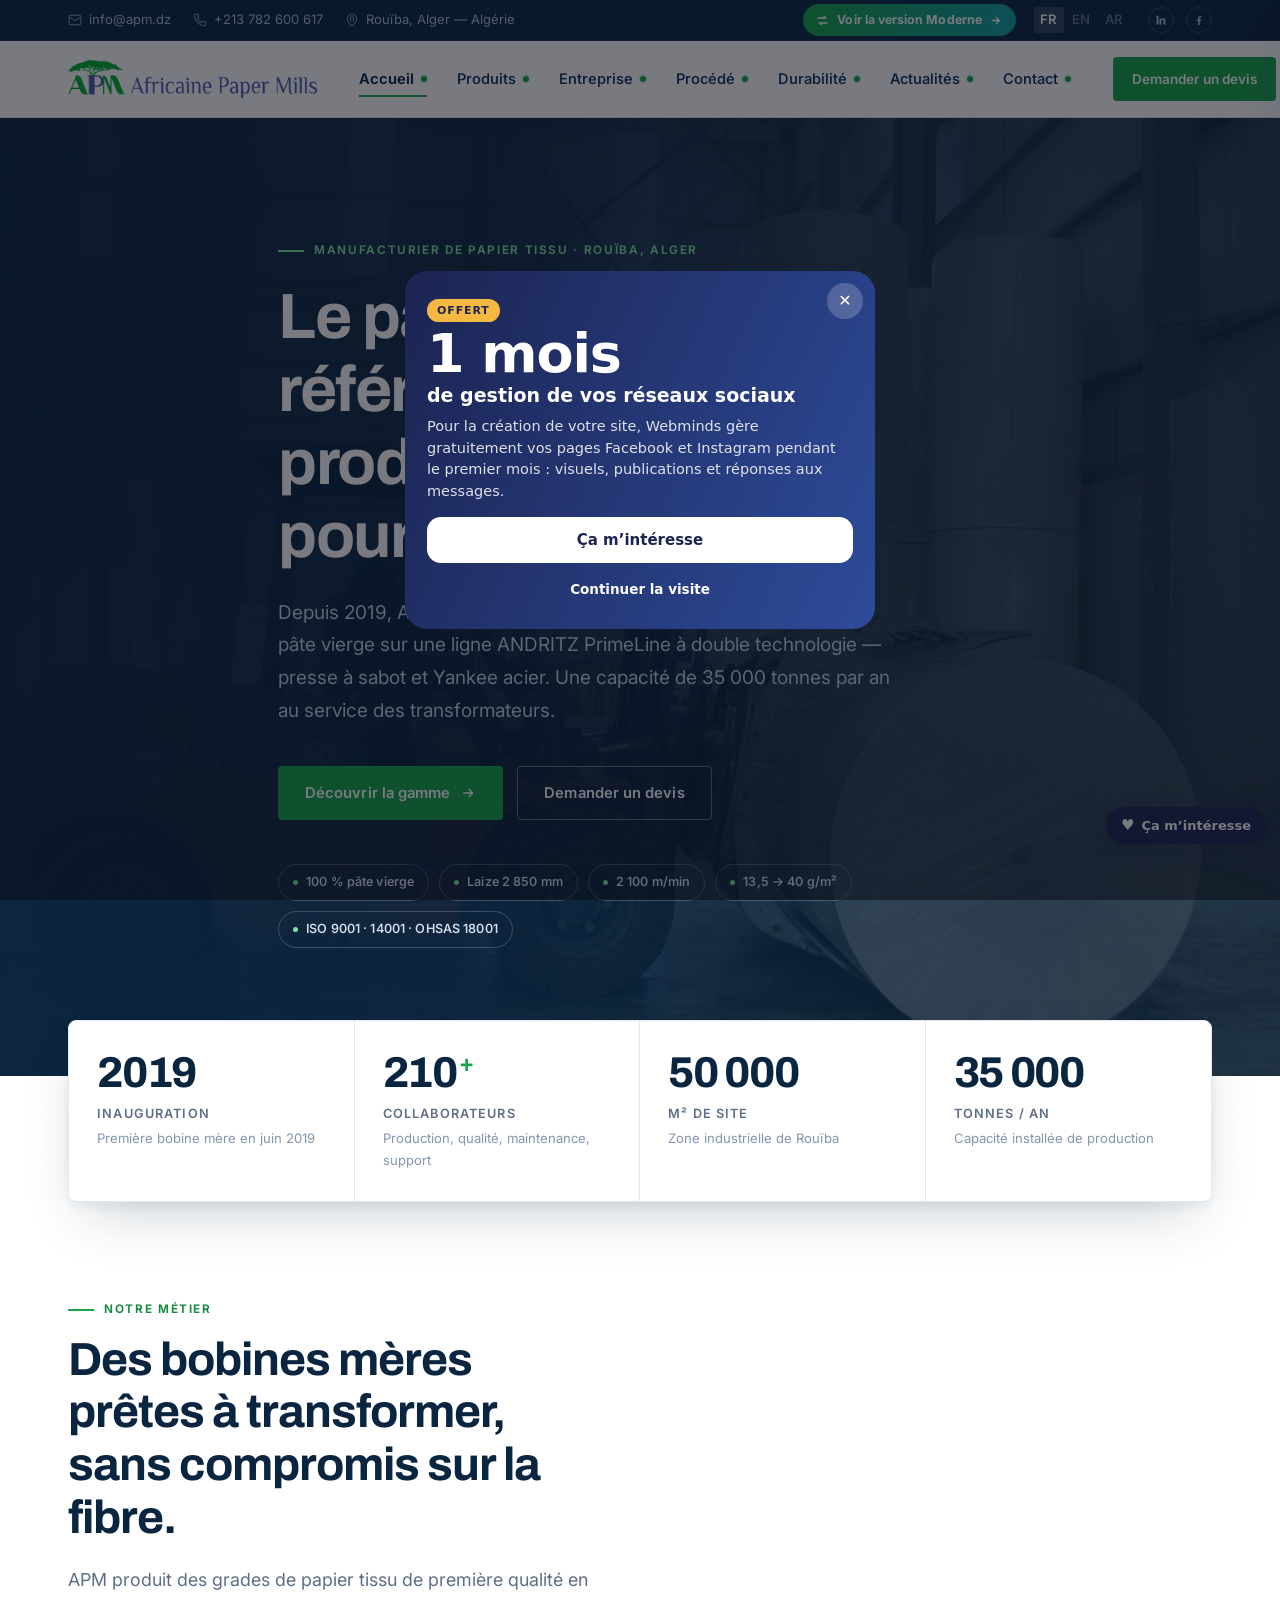
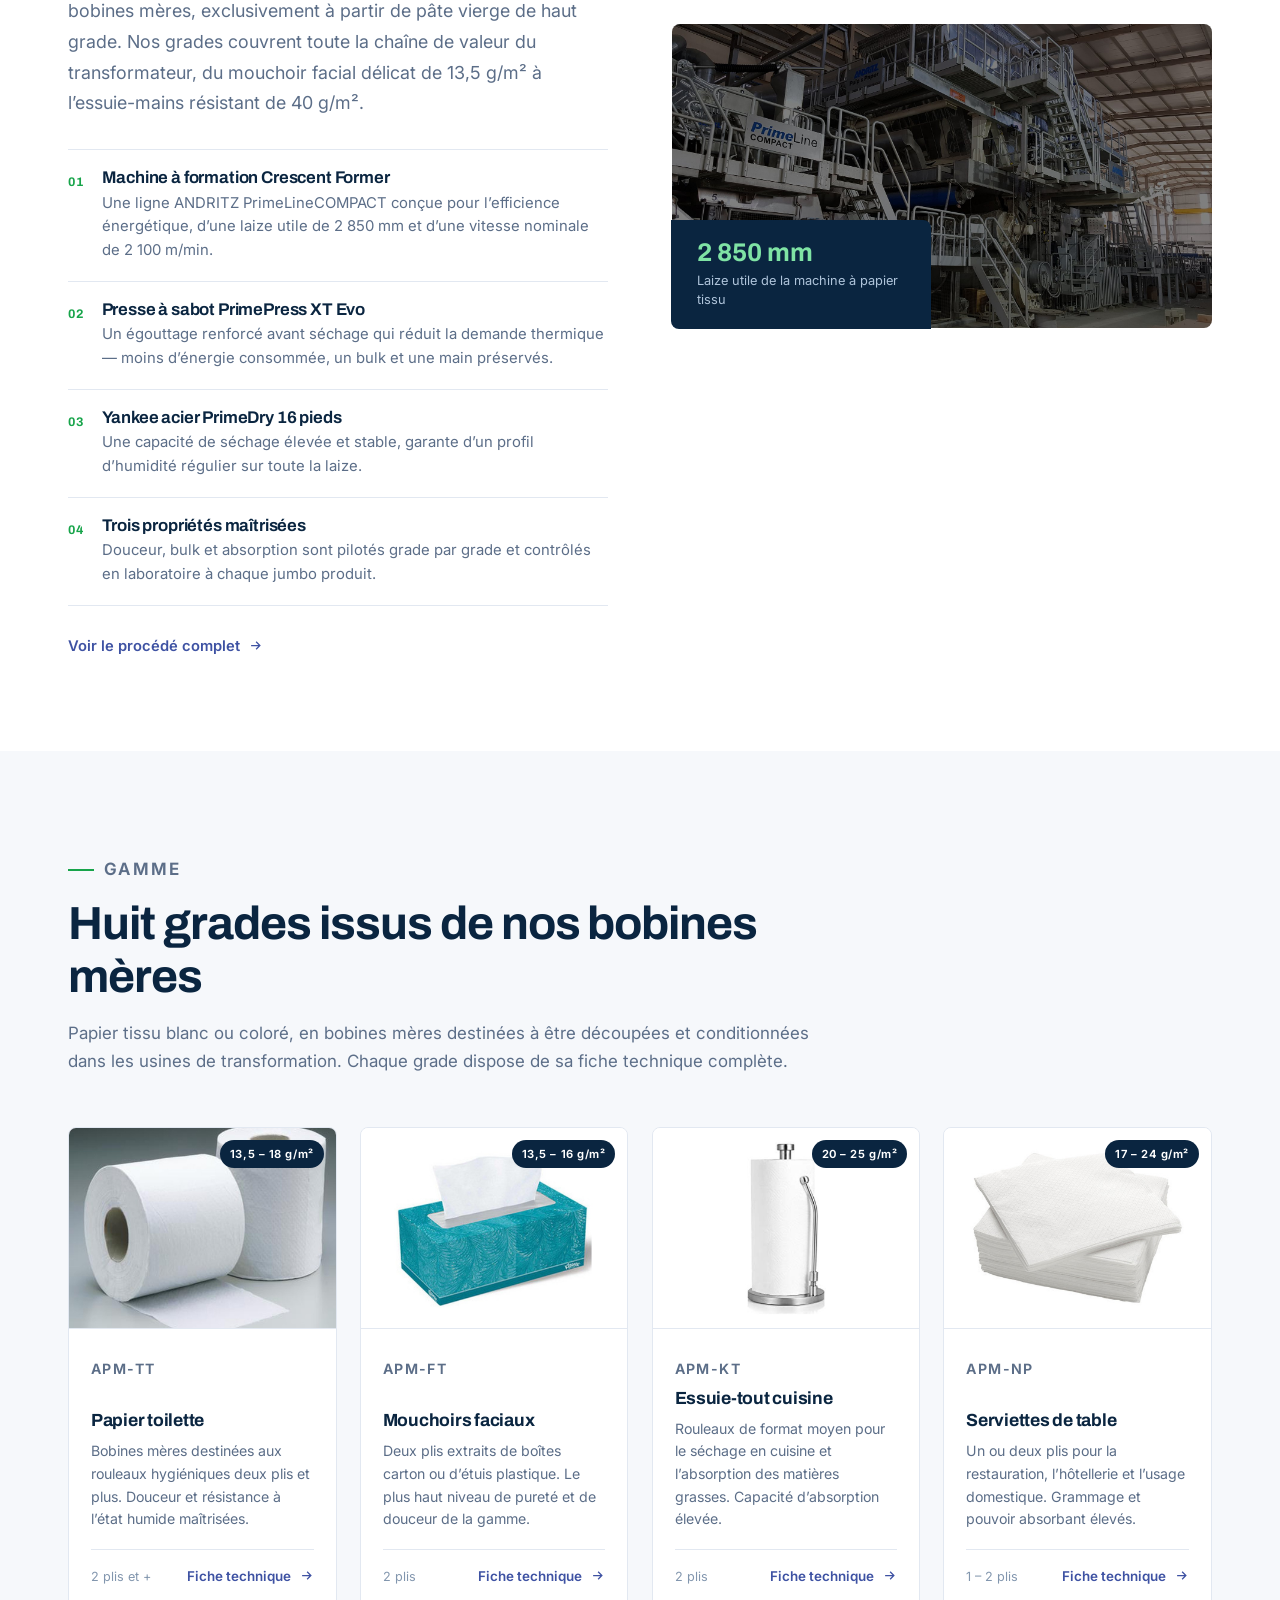
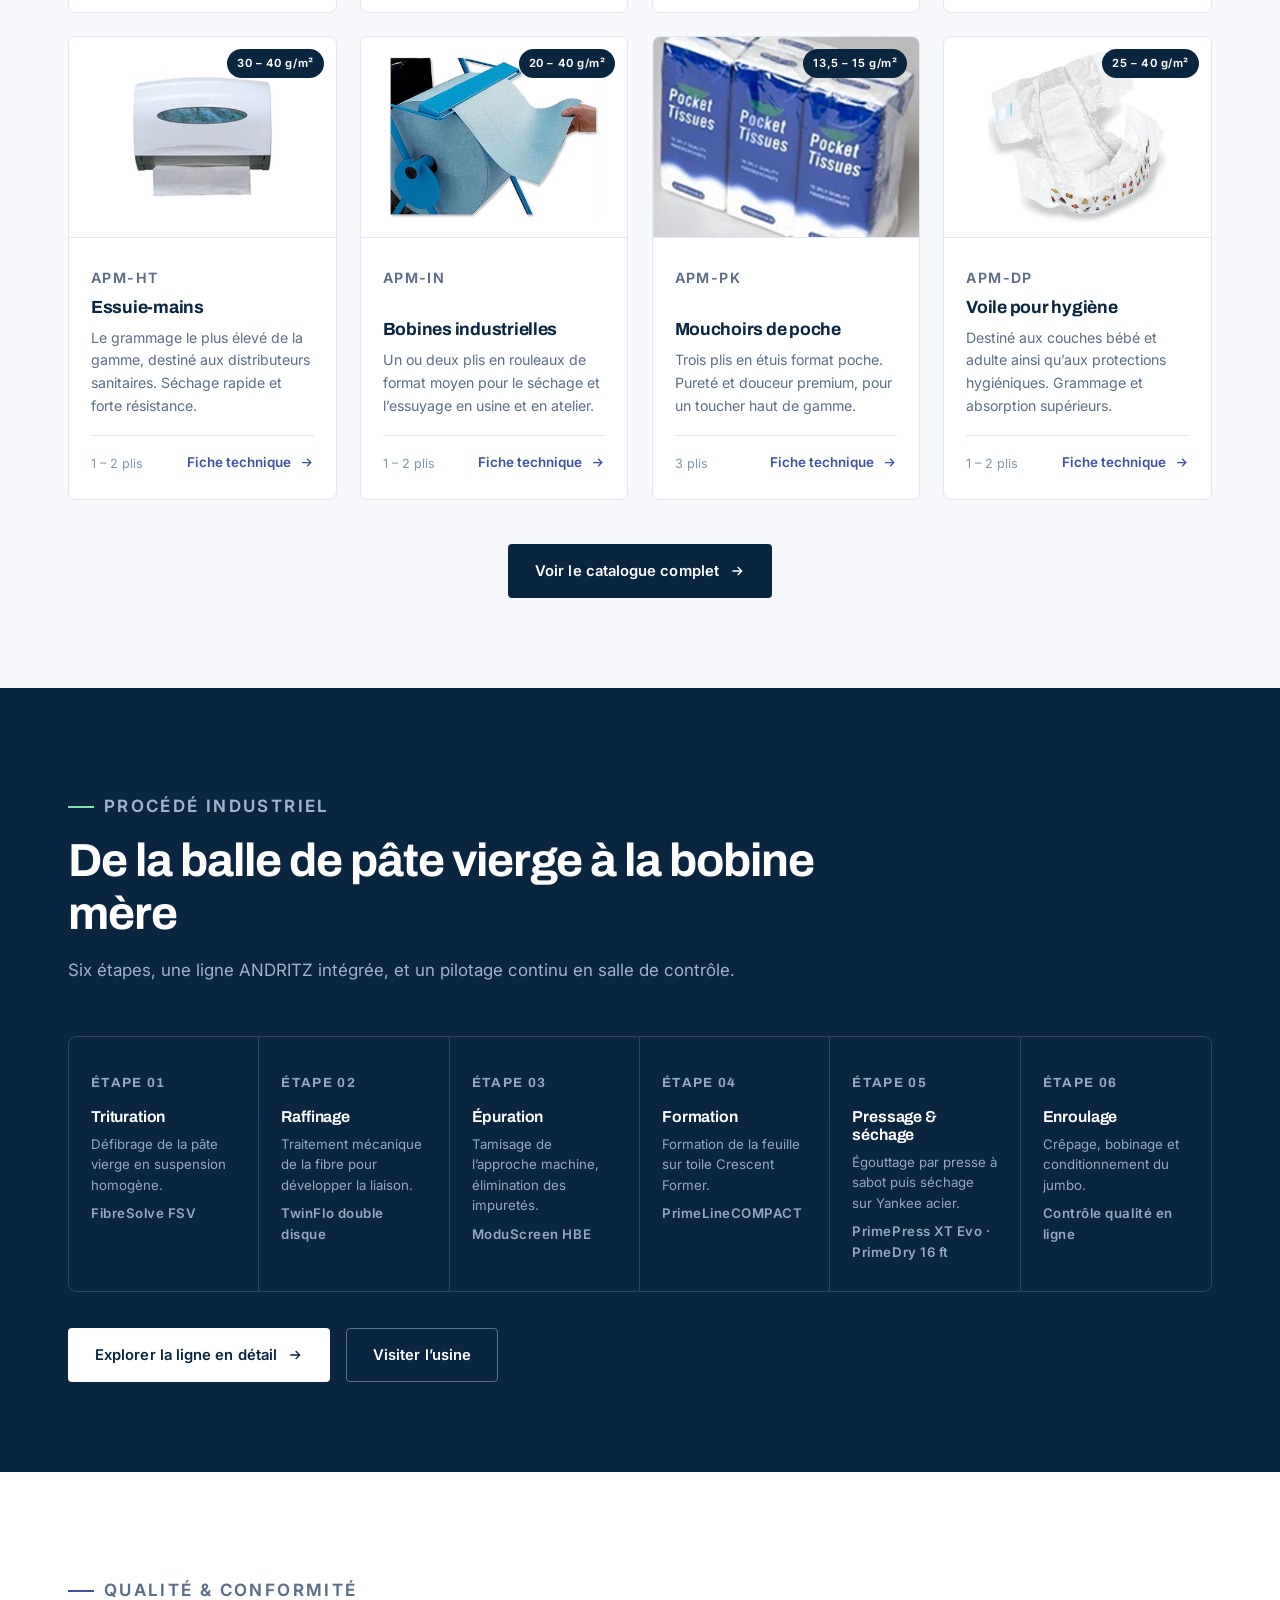
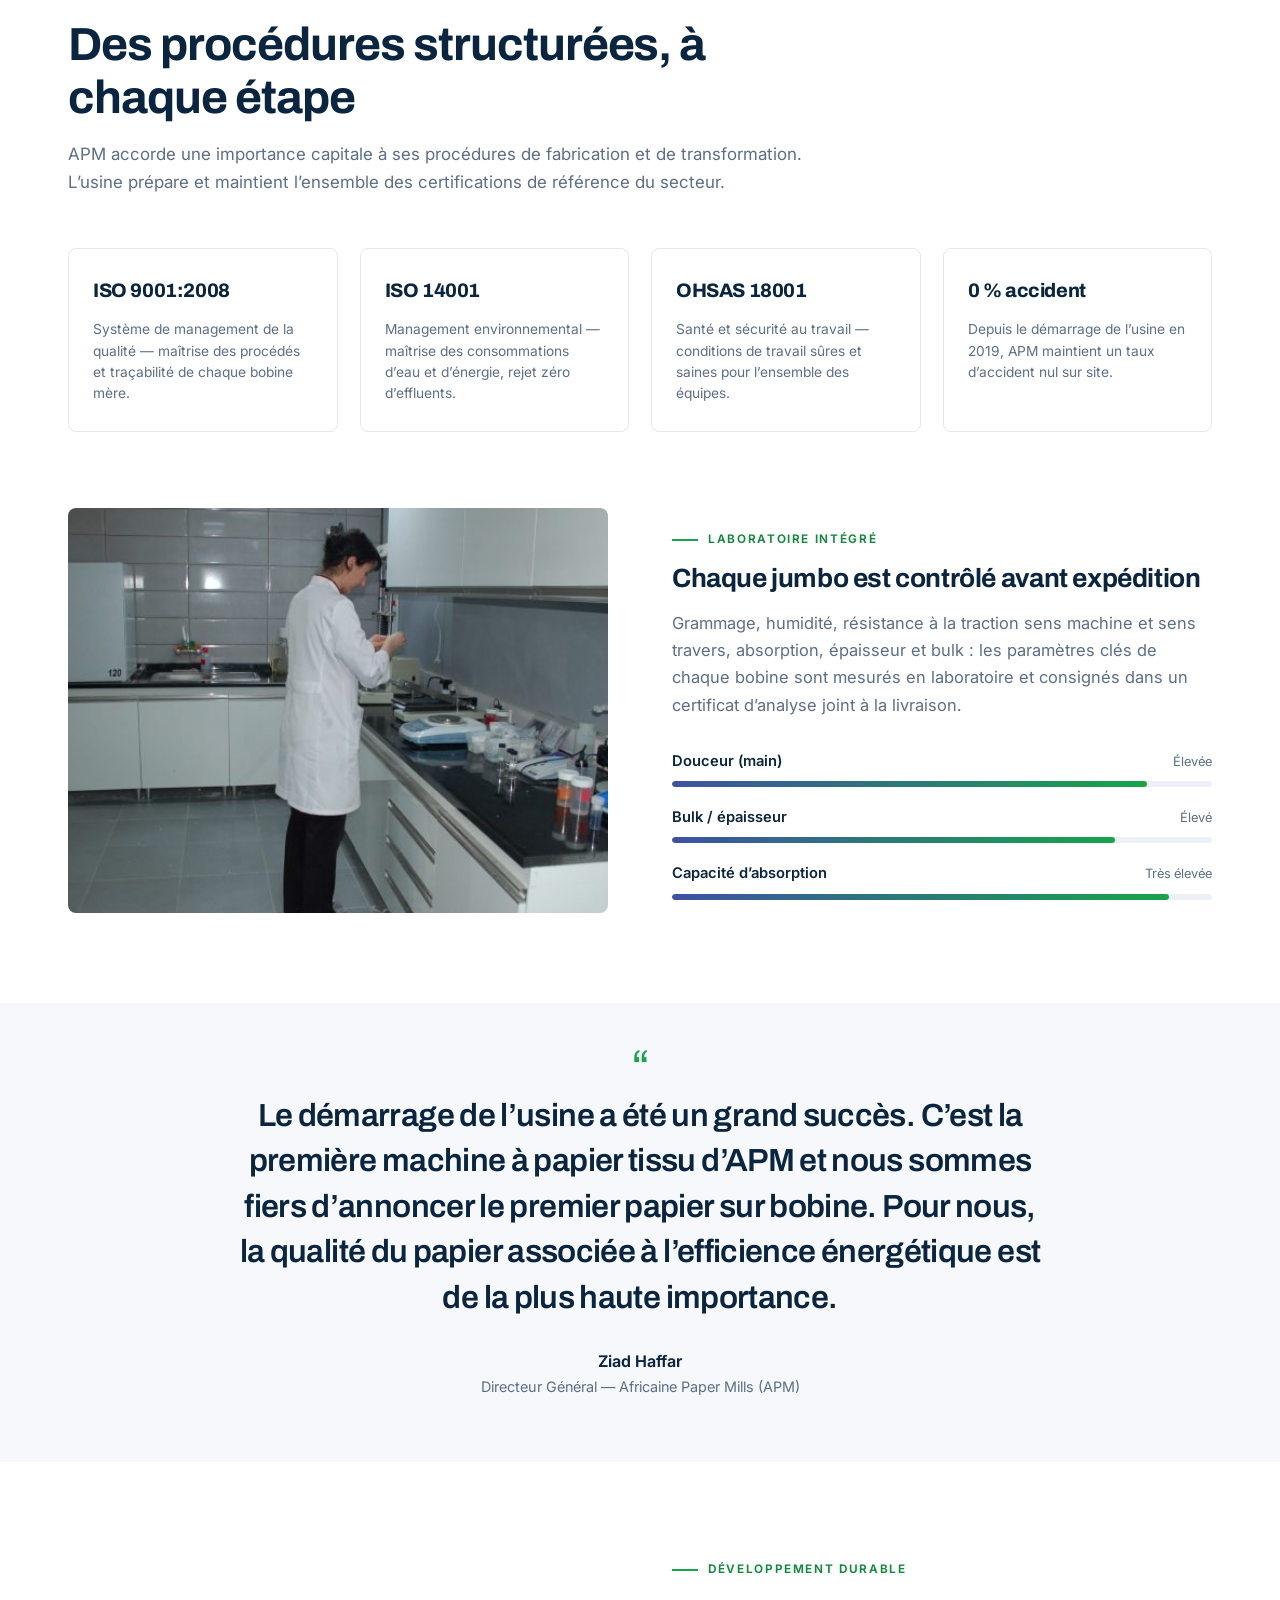
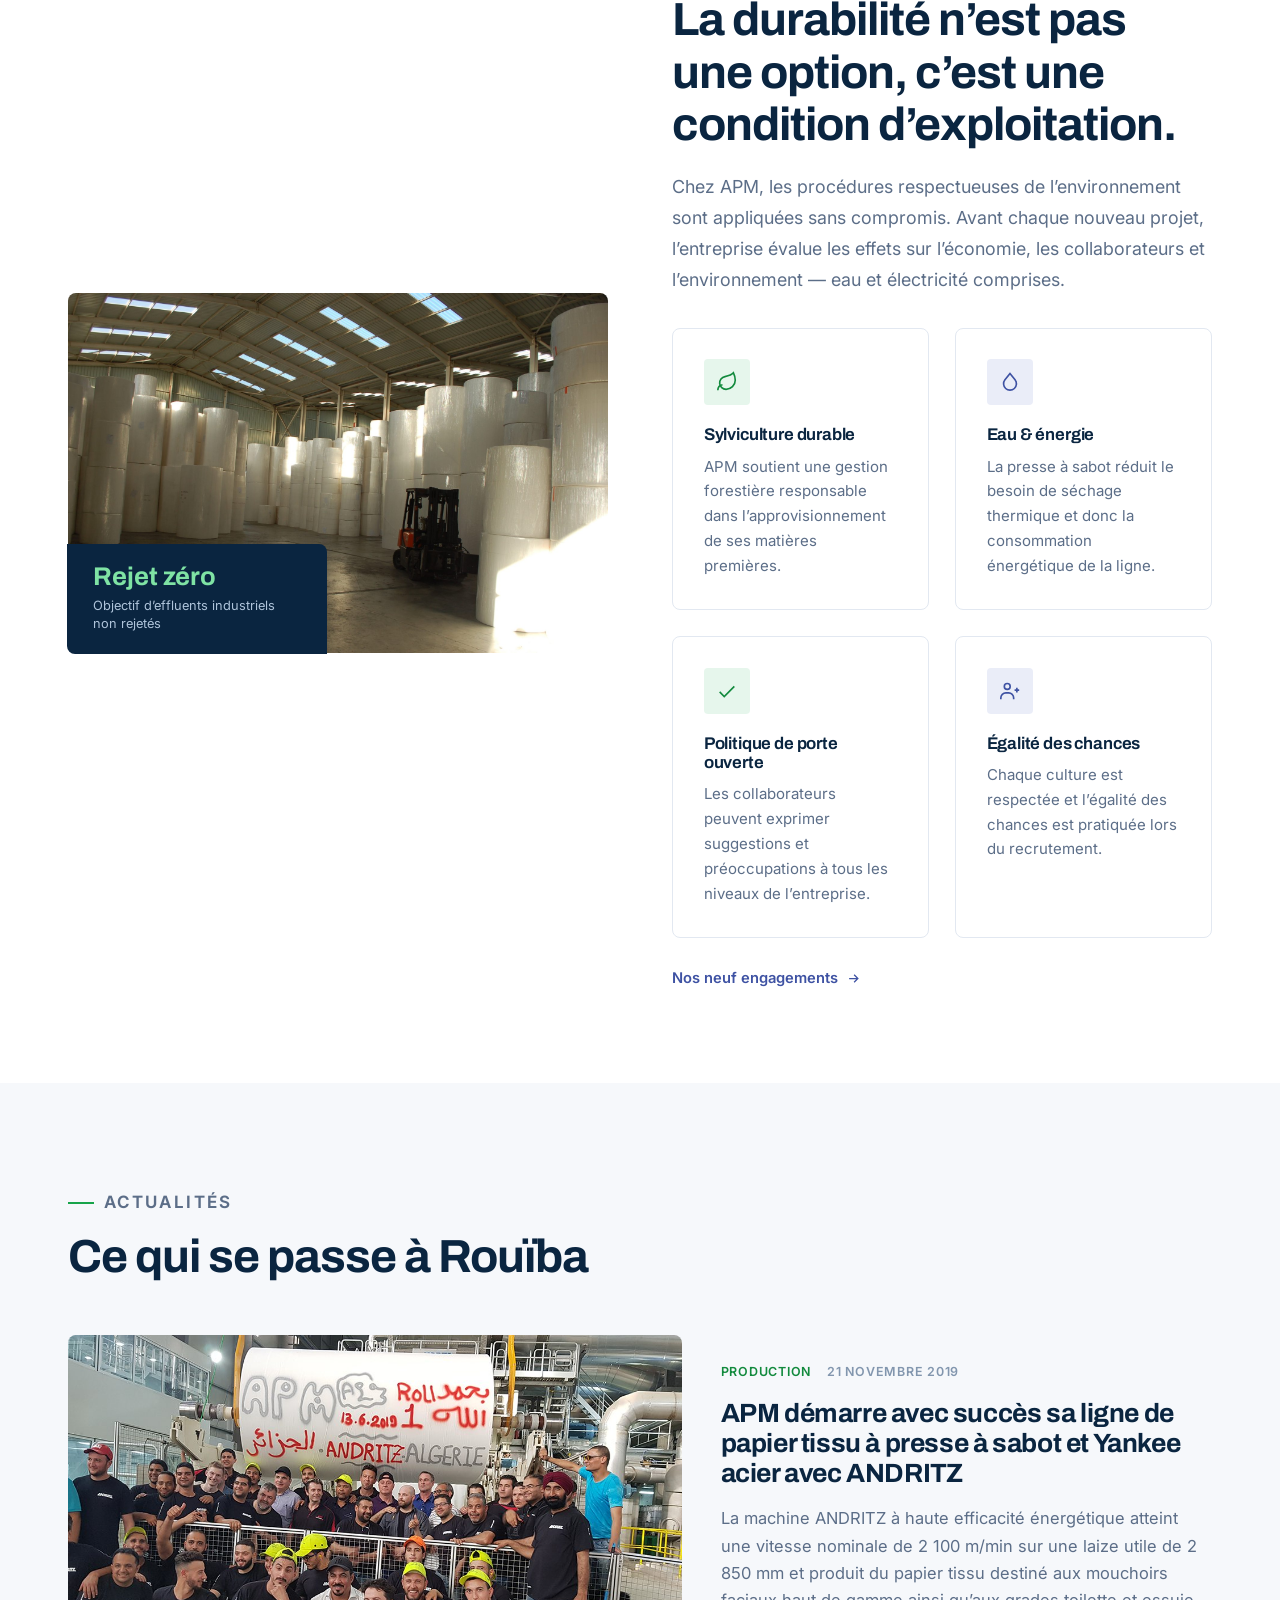
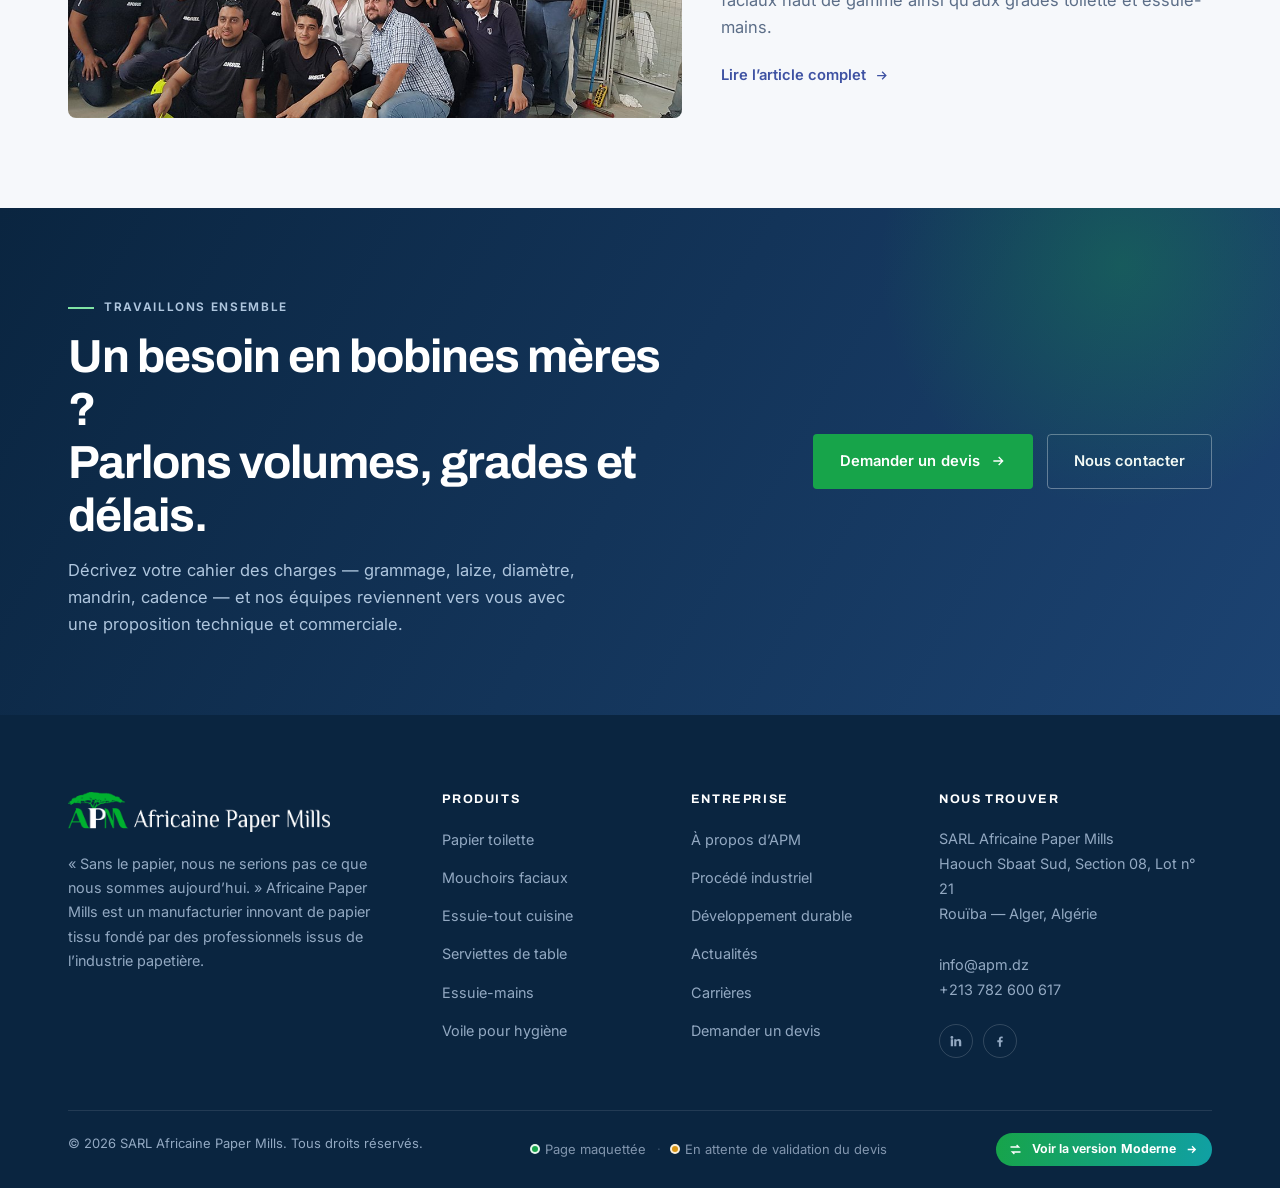
==== commit 8d69c84c: "Pop-up « 1 mois de réseaux sociaux offert » et bouton « Ça m'intéresse » (envoi WhatsApp)" ====
--- a/index.html
+++ b/index.html
@@ -527,6 +527,42 @@
   </div>
 </footer>
 
-<script src="assets/js/corporate.js"></script>
-</body>
+<script src="assets/js/corporate.js"></script><script data-wml>(function(){if(window.__wmL)return;window.__wmL=1;
+var C={"p": "APM Africaine Paper Mills", "mail": null, "wa": "213797372452", "v": [["/", "Version corporate", "Claire et rassurante"], ["/moderne/", "Version moderne", "Immersive et animée"]]};
+function ready(f){document.readyState==='loading'?document.addEventListener('DOMContentLoaded',f):f()}
+ready(function(){
+var css='.wmL-b{position:fixed;right:14px;bottom:calc(56px + env(safe-area-inset-bottom));z-index:2147483000;border:0;border-radius:999px;background:#1C2452;color:#fff;font:700 13px/1 system-ui,-apple-system,Segoe UI,Roboto,sans-serif;padding:11px 15px;box-shadow:0 6px 22px rgba(20,30,60,.35);cursor:pointer;display:flex;align-items:center;gap:7px}'
++'@media(max-width:520px){.wmL-b{bottom:calc(112px + env(safe-area-inset-bottom));font-size:12.5px;padding:10px 13px}}'
++'.wmL-m{position:fixed;inset:0;z-index:2147483001;background:rgba(10,14,25,.55);display:none;align-items:flex-end;justify-content:center;font-family:system-ui,-apple-system,Segoe UI,Roboto,sans-serif}.wmL-m.on{display:flex}@media(min-width:700px){.wmL-m{align-items:center;padding:20px}}'
++'.wmL-x{box-sizing:border-box;position:relative;background:#fff;color:#1C2452;width:100%;max-width:470px;max-height:92vh;overflow:auto;border-radius:22px 22px 0 0;padding:24px 22px calc(22px + env(safe-area-inset-bottom));text-align:left}@media(min-width:700px){.wmL-x{border-radius:22px}}'
++'.wmL-x *{box-sizing:border-box}.wmL-c{position:absolute;top:12px;right:12px;width:36px;height:36px;border:0;border-radius:50%;background:#F0F2F1;font-size:16px;cursor:pointer;color:#1C2452}'
++'.wmL-x h3{font:800 26px/1.1 system-ui,-apple-system,sans-serif;margin:4px 40px 10px 0;color:inherit}.wmL-x p{margin:0 0 14px;line-height:1.5;font-size:14.5px;opacity:.85}'
++'.wmL-o{background:linear-gradient(115deg,#1C2452,#2E4B9A);color:#fff}.wmL-o .wmL-c{background:rgba(255,255,255,.2);color:#fff}.wmL-big{font:900 54px/.95 system-ui,-apple-system,sans-serif;letter-spacing:-.02em;margin:6px 0 2px}.wmL-big small{display:block;font-size:19px;font-weight:700;letter-spacing:0;margin-top:6px}'
++'.wmL-tag{display:inline-block;background:#F5B841;color:#1C2452;font:800 11px system-ui,sans-serif;letter-spacing:.08em;border-radius:999px;padding:5px 10px}'
++'.wmL-btn{display:flex;align-items:center;justify-content:center;width:100%;border:0;border-radius:14px;padding:14px;font:800 15px system-ui,-apple-system,sans-serif;cursor:pointer;margin-top:8px}.wmL-w{background:#fff;color:#1C2452}.wmL-g{background:#1FAF55;color:#fff}.wmL-n{background:#1C2452;color:#fff}.wmL-l{background:transparent;color:inherit;font-weight:600;font-size:13.5px;padding:10px}'
++'.wmL-s{font:700 11.5px system-ui,sans-serif;text-transform:uppercase;letter-spacing:.06em;opacity:.6;margin:12px 0 8px}.wmL-ch{display:grid;gap:8px}.wmL-ch label{display:flex;align-items:center;gap:10px;border:1.5px solid #E2E6E3;border-radius:12px;padding:11px 12px;cursor:pointer;font-size:14px;font-weight:600}.wmL-ch label small{display:block;font-weight:500;opacity:.65;font-size:12px}.wmL-ch input{width:18px;height:18px;flex:none;accent-color:#1FAF55}'
++'.wmL-f{display:grid;gap:8px;margin:12px 0 6px}.wmL-f input{border:1.5px solid #E2E6E3;border-radius:12px;padding:12px;font:500 16px system-ui,sans-serif;color:#1C2452;background:#fff;-webkit-user-select:text!important;user-select:text!important;width:100%}'
++'.wmL-ok{text-align:center}.wmL-ok i{display:grid;place-items:center;width:64px;height:64px;margin:6px auto 12px;border-radius:50%;background:#E8F7EE;color:#1FAF55;font-style:normal;font-size:30px}';
+var st=document.createElement('style');st.textContent=css;document.head.appendChild(st);
+function ss(k,v){try{if(v===undefined)return sessionStorage.getItem(k);sessionStorage.setItem(k,v)}catch(e){}}
+var p=location.pathname,cur=0;C.v.forEach(function(v,i){if(v[0]!=='/'&&p.indexOf(v[0])===0)cur=i});
+var off=document.createElement('div');off.className='wmL-m';off.innerHTML='<div class="wmL-x wmL-o" role="dialog" aria-modal="true"><button class="wmL-c" type="button" aria-label="Fermer">✕</button><span class="wmL-tag">OFFERT</span><div class="wmL-big">1 mois<small>de gestion de vos réseaux sociaux</small></div><p style="margin-top:12px">Pour la création de votre site, Webminds gère gratuitement vos pages Facebook et Instagram pendant le premier mois : visuels, publications et réponses aux messages.</p><button class="wmL-btn wmL-w" type="button" data-i>Ça m’intéresse</button><button class="wmL-btn wmL-l" type="button" data-c>Continuer la visite</button></div>';
+var ch='';C.v.forEach(function(v,i){ch+='<label><input type="radio" name="wmLv" value="'+v[1]+'"'+(i===cur?' checked':'')+'><span>'+v[1]+(v[2]?'<small>'+v[2]+'</small>':'')+'</span></label>'});
+var it=document.createElement('div');it.className='wmL-m';it.innerHTML='<div class="wmL-x" role="dialog" aria-modal="true"><button class="wmL-c" type="button" aria-label="Fermer">✕</button><div data-s1><h3>Cette maquette vous plaît ?</h3><p>Choisissez la version qui vous intéresse : Webminds vous recontacte pour vous la présenter.</p>'+(C.v.length>1?'<div class="wmL-s">La version préférée</div><div class="wmL-ch">'+ch+'</div>':'')+'<div class="wmL-s">En plus</div><div class="wmL-ch"><label><input type="checkbox" value="Gestion des réseaux sociaux (1 mois offert)"><span>Réseaux sociaux<small>1 mois de gestion offert avec le site</small></span></label></div><div class="wmL-f"><input name="n" placeholder="Votre nom" autocomplete="name"><input name="t" type="tel" inputmode="tel" placeholder="Votre téléphone (facultatif)" autocomplete="tel"></div><button class="wmL-btn wmL-g" type="button" data-w>Envoyer sur WhatsApp</button>'+(C.mail?'<button class="wmL-btn wmL-l" type="button" data-e>Envoyer par e-mail</button>':'')+'</div><div class="wmL-ok" data-s2 hidden><i>✓</i><h3 style="margin:0 0 8px">Merci !</h3><p>Votre choix a bien été transmis à Webminds. Nous vous recontactons très vite.</p><button class="wmL-btn wmL-n" type="button" data-c>Continuer la visite</button></div></div>';
+document.body.appendChild(off);document.body.appendChild(it);
+var b=document.createElement('button');b.type='button';b.className='wmL-b';b.innerHTML='<b style="font-size:15px">♥</b>Ça m’intéresse';document.body.appendChild(b);
+function op(m){off.classList.remove('on');it.classList.remove('on');m.classList.add('on')}
+[off,it].forEach(function(m){m.addEventListener('click',function(e){if(e.target===m||e.target.closest('.wmL-c')||e.target.closest('[data-c]'))m.classList.remove('on')})});
+b.onclick=function(){op(it)};off.querySelector('[data-i]').onclick=function(){op(it)};
+function msg(){var v=(it.querySelector('input[name=wmLv]:checked')||{}).value||C.v[cur][1],x=[].map.call(it.querySelectorAll('input[type=checkbox]:checked'),function(c){return c.value}),n=it.querySelector('[name=n]').value.trim(),t=it.querySelector('[name=t]').value.trim();
+ return{v:v,x:x,n:n,t:t,txt:'Bonjour Webminds, la maquette '+C.p+' m’intéresse.\nVersion préférée : '+v+(x.length?'\nEn plus : '+x.join(', '):'')+(n?'\nNom : '+n:'')+(t?'\nTéléphone : '+t:'')+'\nLien : '+location.origin+C.v[cur][0]}}
+function mail(m){if(!C.mail)return;try{fetch('https://formsubmit.co/ajax/'+C.mail,{method:'POST',keepalive:true,headers:{'Content-Type':'application/json','Accept':'application/json'},body:JSON.stringify({_subject:'Maquette '+C.p+' : intéressé ('+m.v+')',Prospect:C.p,Version:m.v,Options:m.x.join(', ')||'-',Nom:m.n||'-',Telephone:m.t||'-',Lien:location.origin+C.v[cur][0],_template:'table',_captcha:'false'})}).catch(function(){})}catch(e){}}
+function done(){it.querySelector('[data-s1]').hidden=true;it.querySelector('[data-s2]').hidden=false;ss('wmL-sent','1')}
+it.querySelector('[data-w]').onclick=function(){var m=msg();mail(m);done();location.href='https://wa.me/'+C.wa+'?text='+encodeURIComponent(m.txt)};
+var e=it.querySelector('[data-e]');if(e)e.onclick=function(){mail(msg());done()};
+var sh=ss('wmL-off');addEventListener('scroll',function(){var r=(scrollY+innerHeight)/document.documentElement.scrollHeight;
+ if(!sh&&scrollY>500&&r>.3){sh=1;ss('wmL-off','1');op(off)}
+ if(!ss('wmL-it')&&!ss('wmL-sent')&&sh&&r>.92&&!off.classList.contains('on')){ss('wmL-it','1');op(it)}},{passive:true});
+});})();
+</script></body>
 </html>
